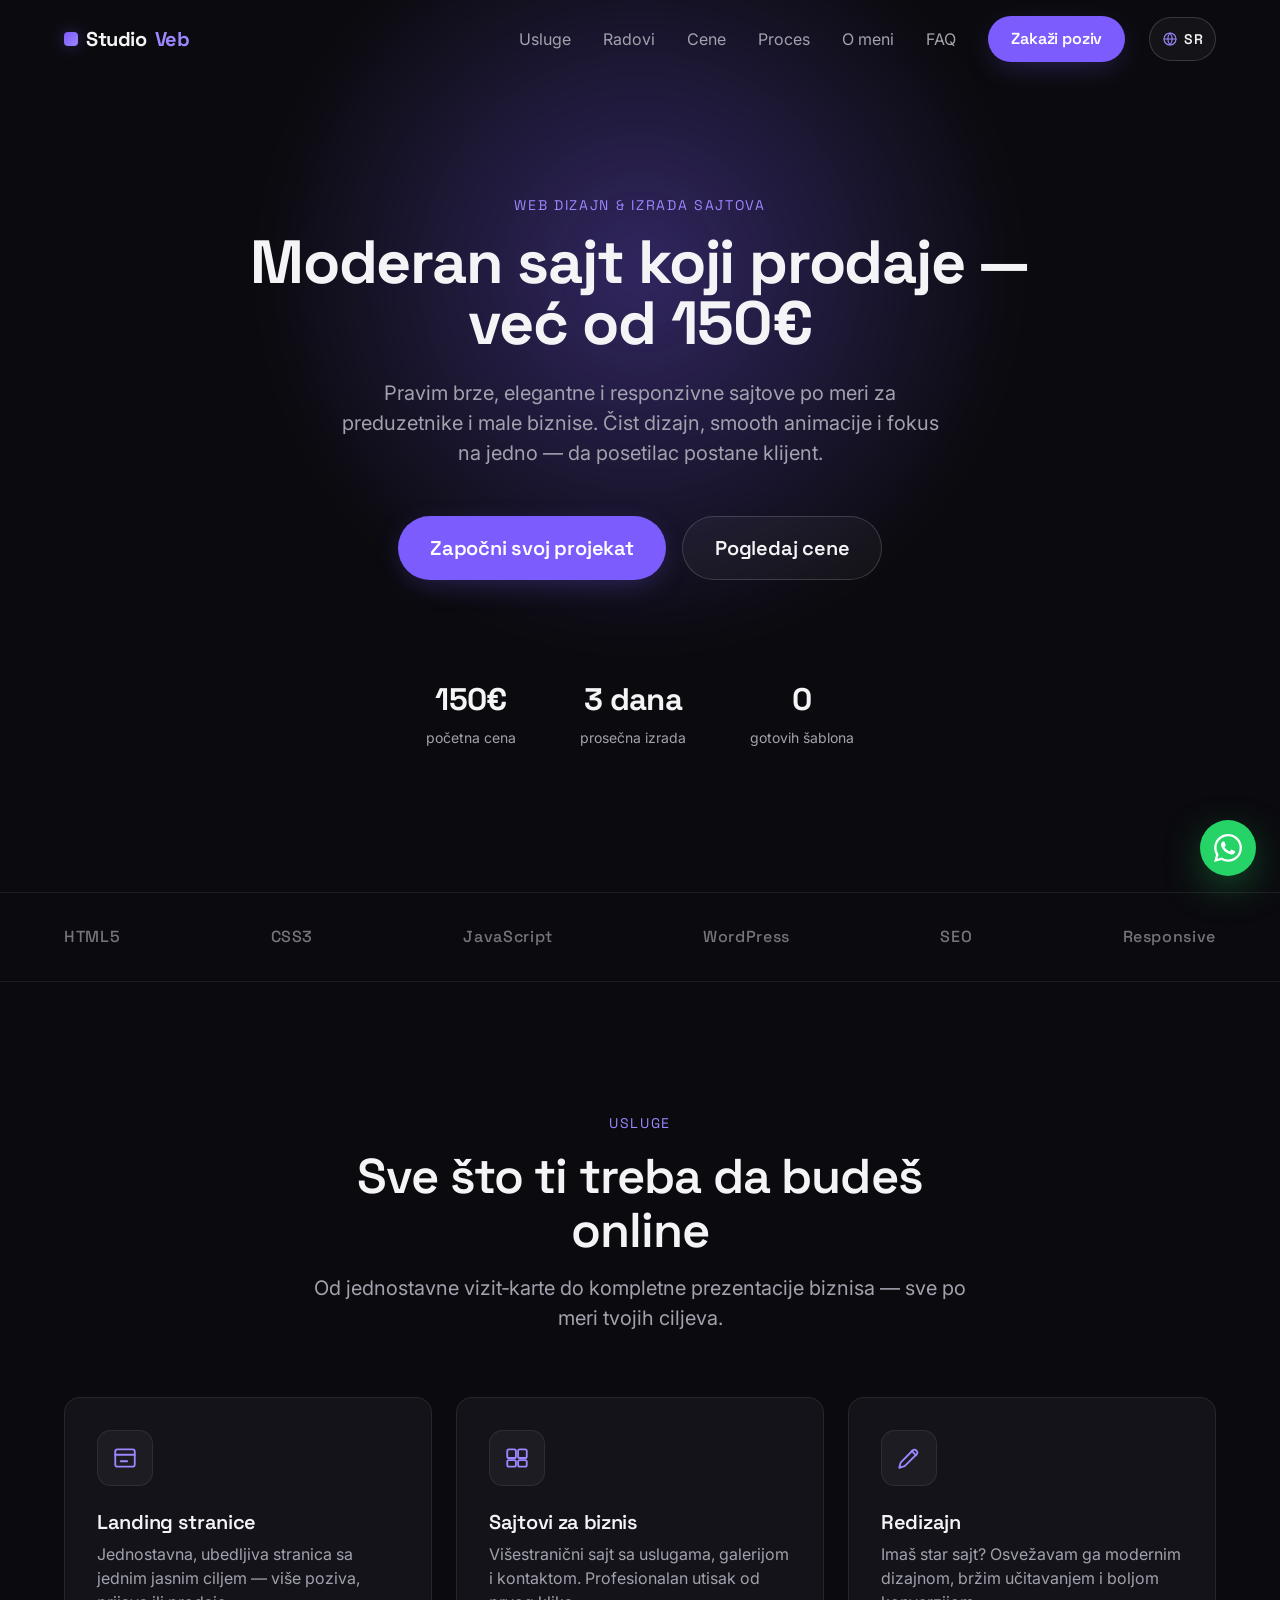
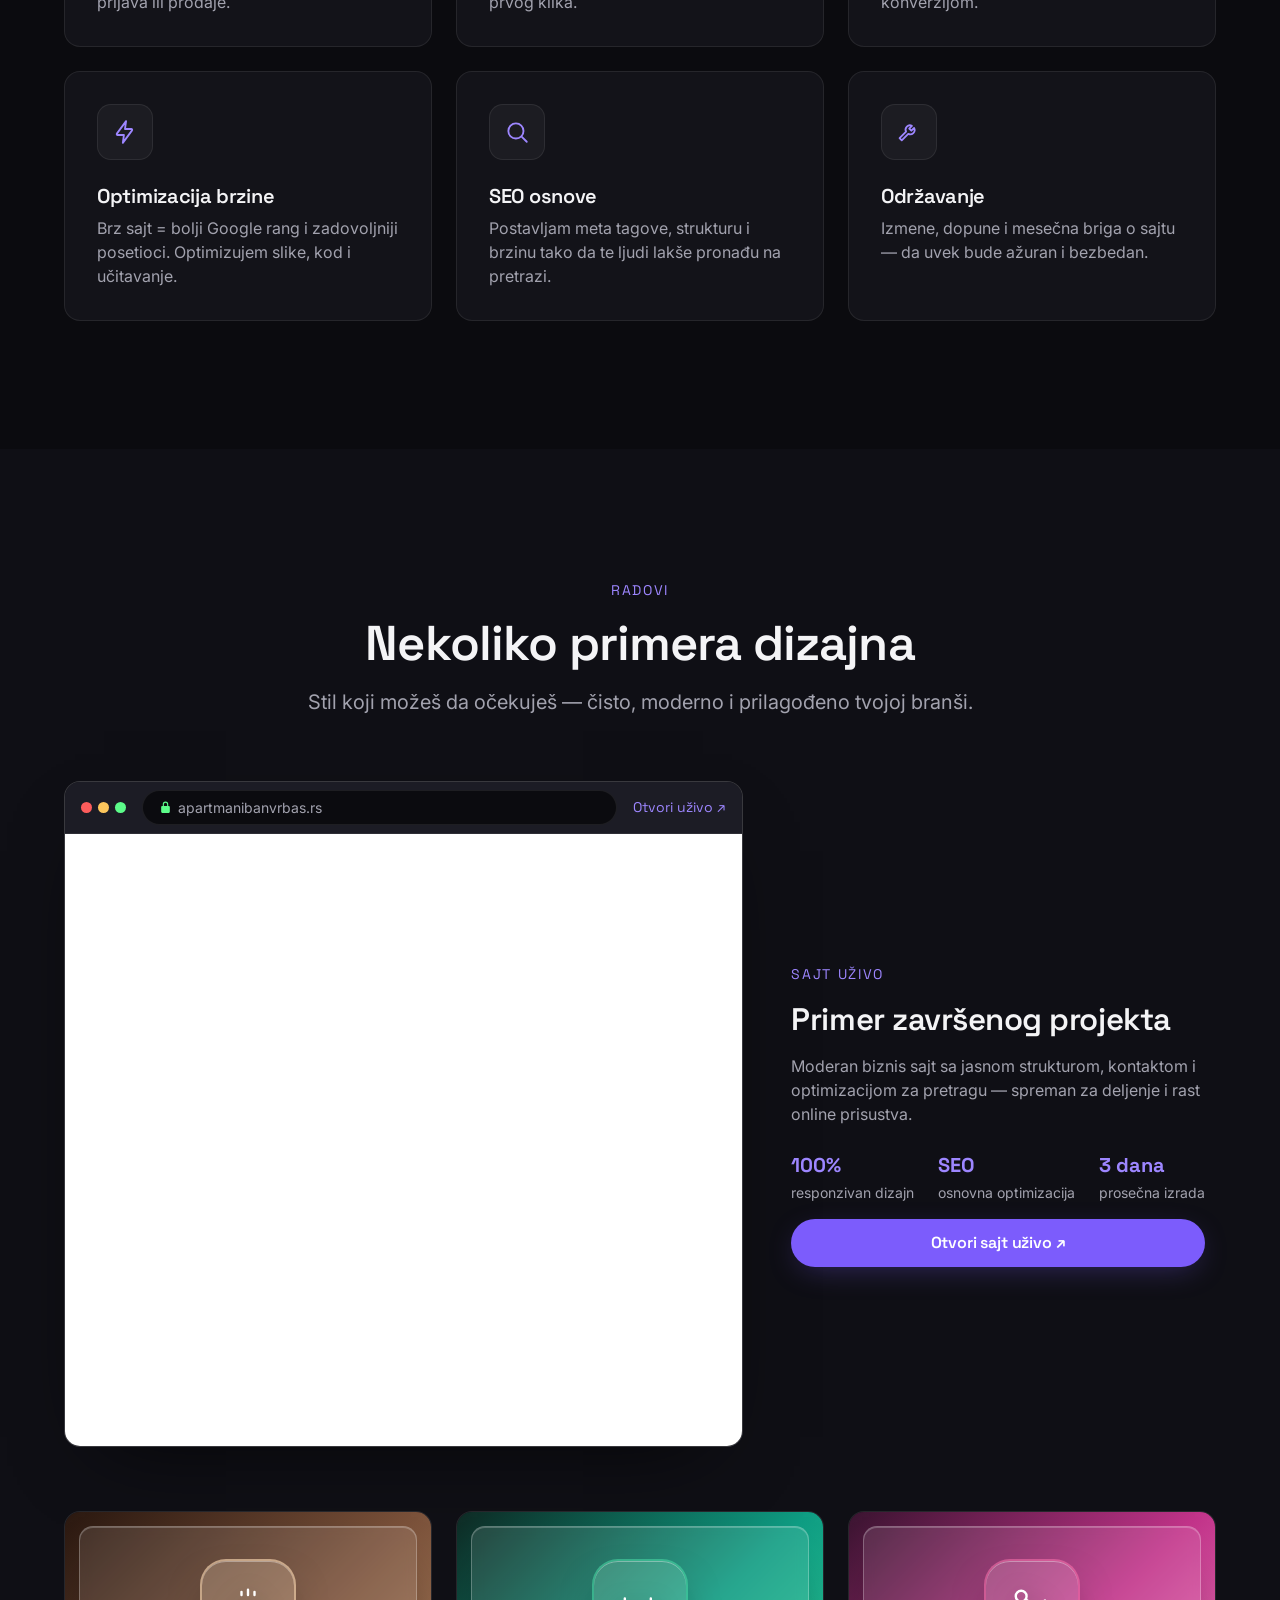
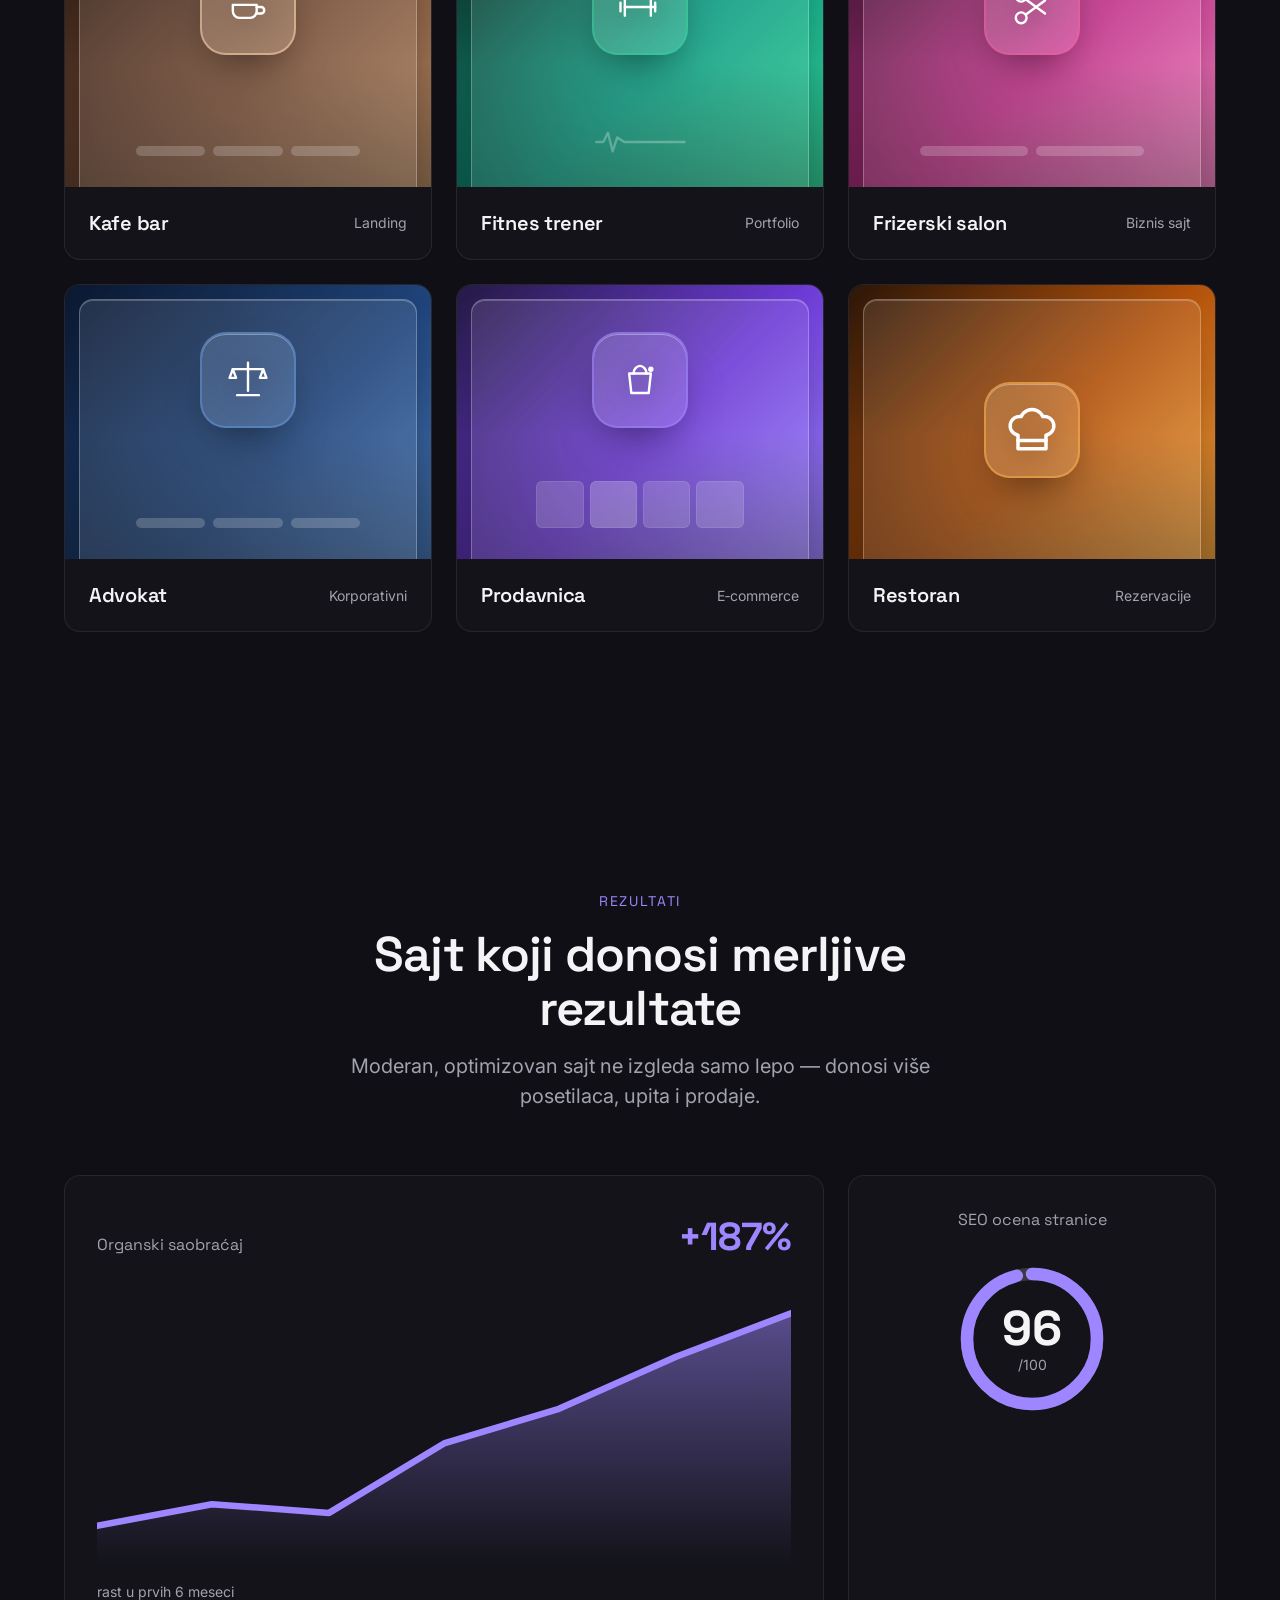
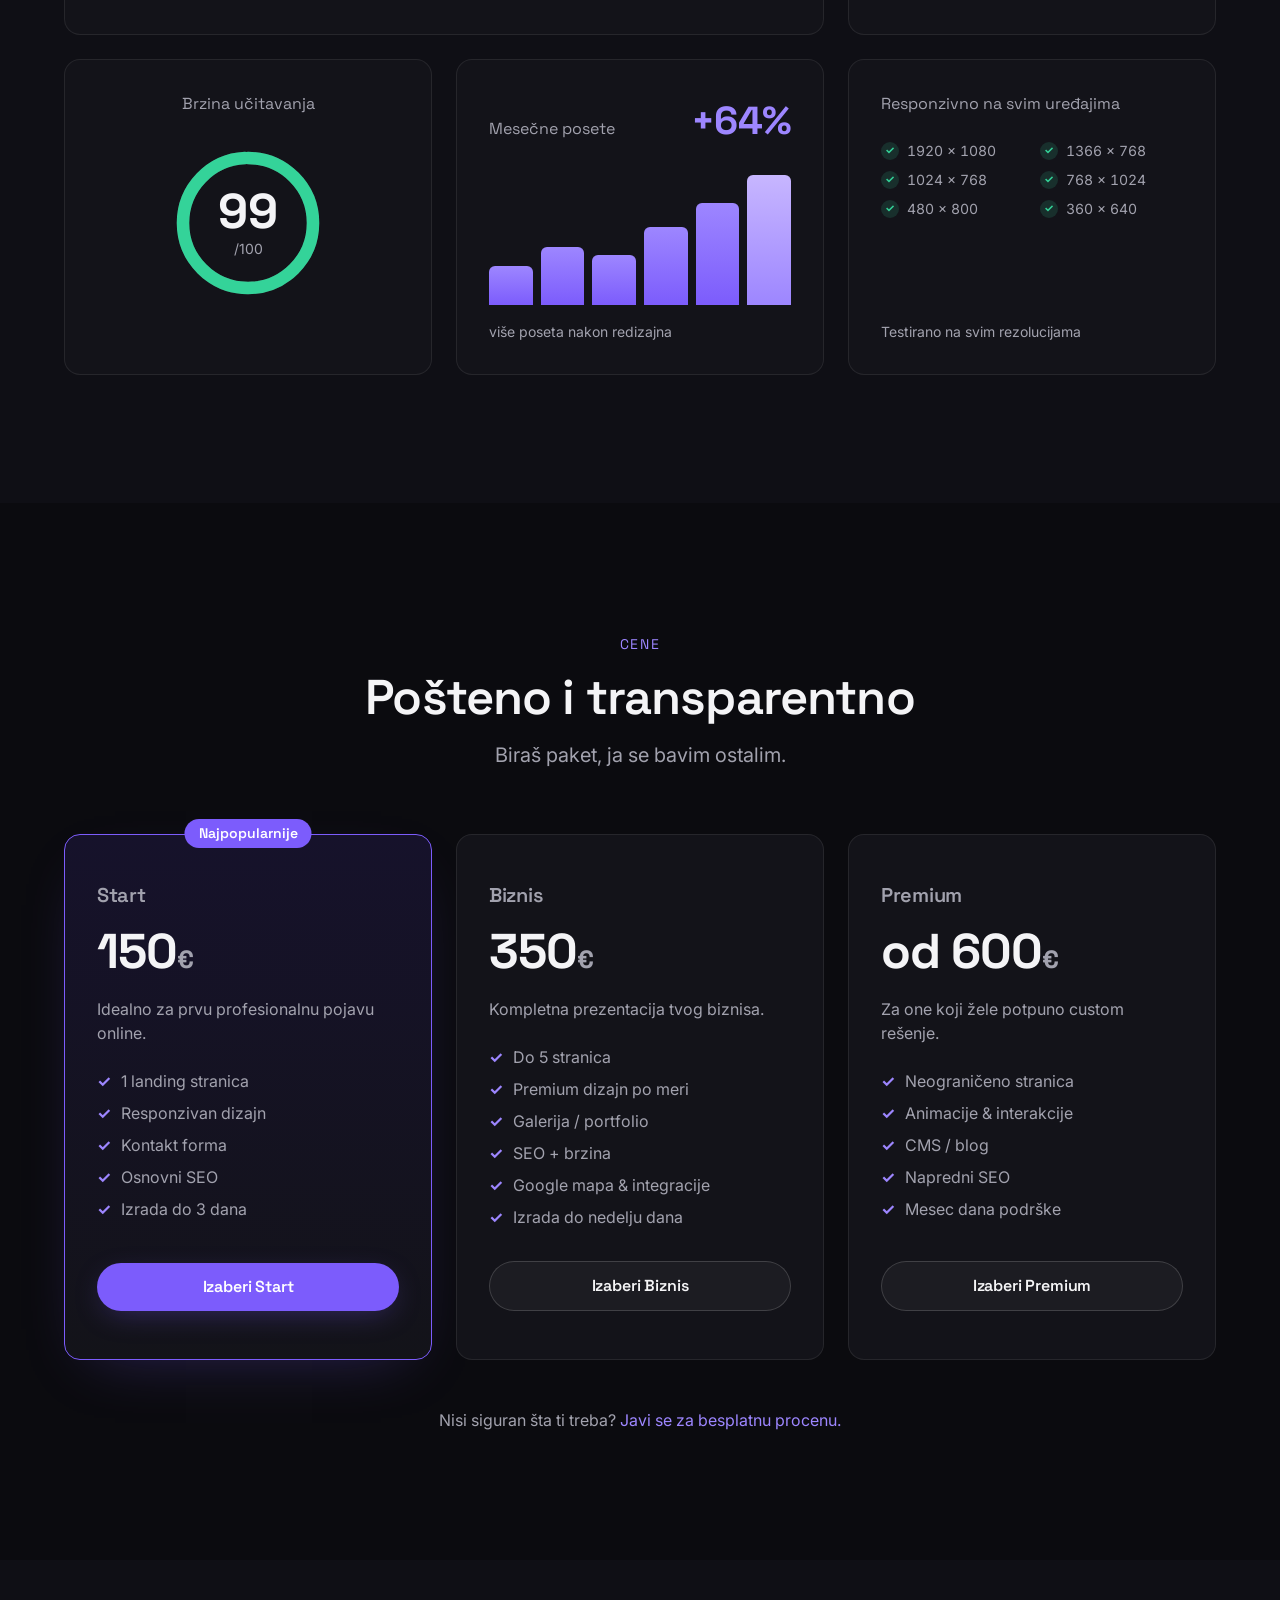
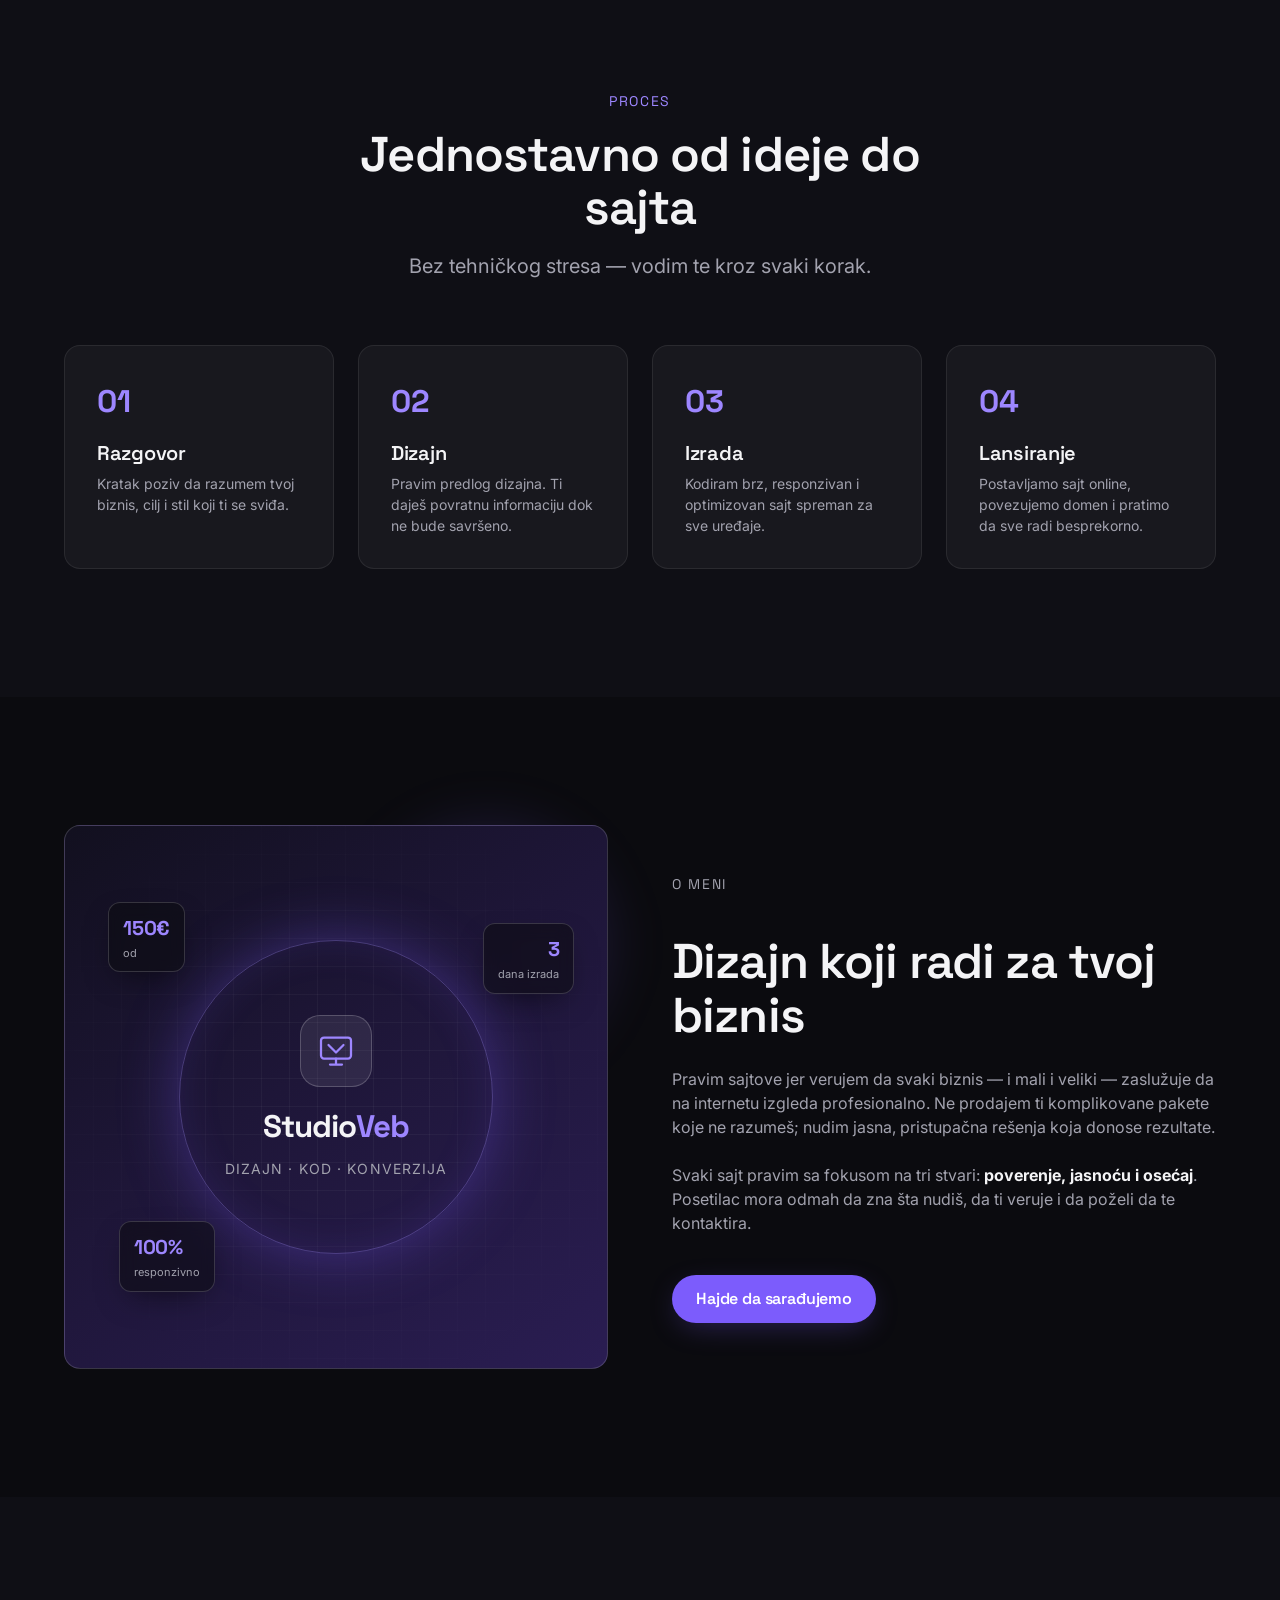
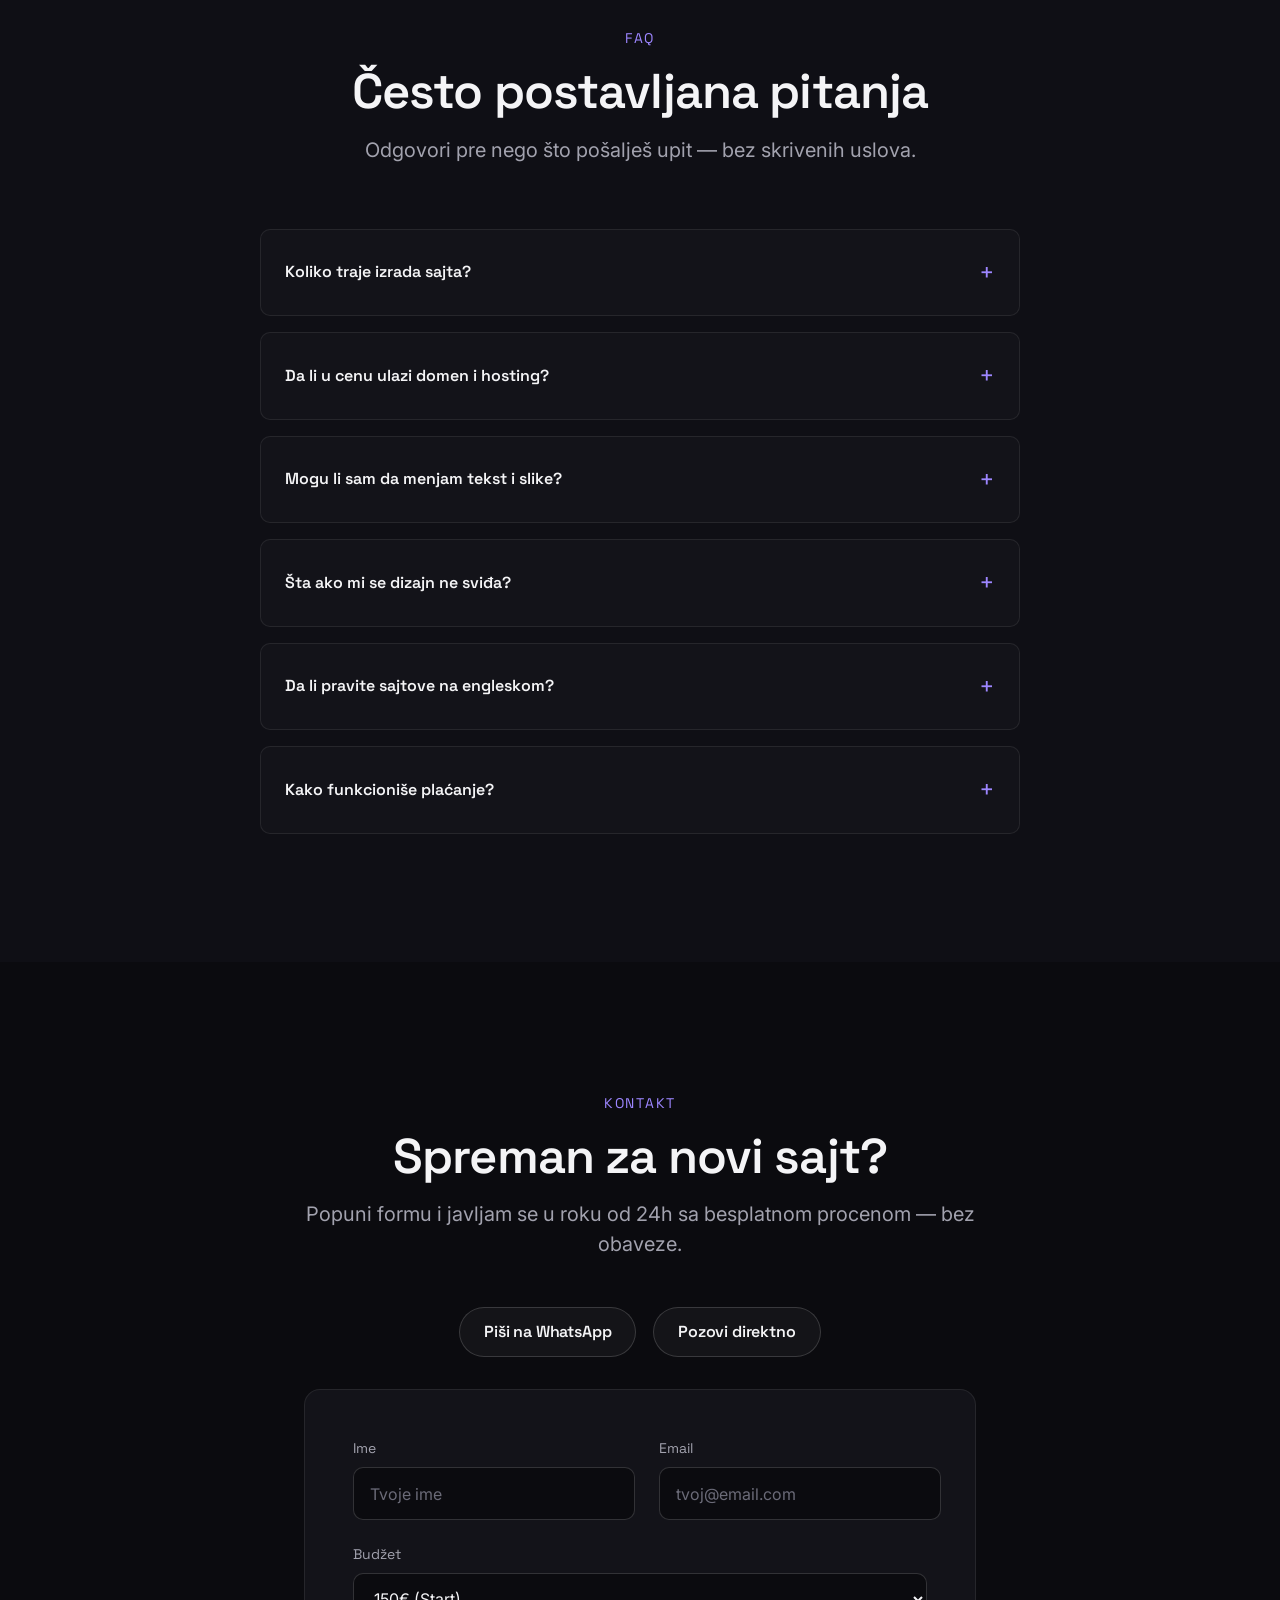
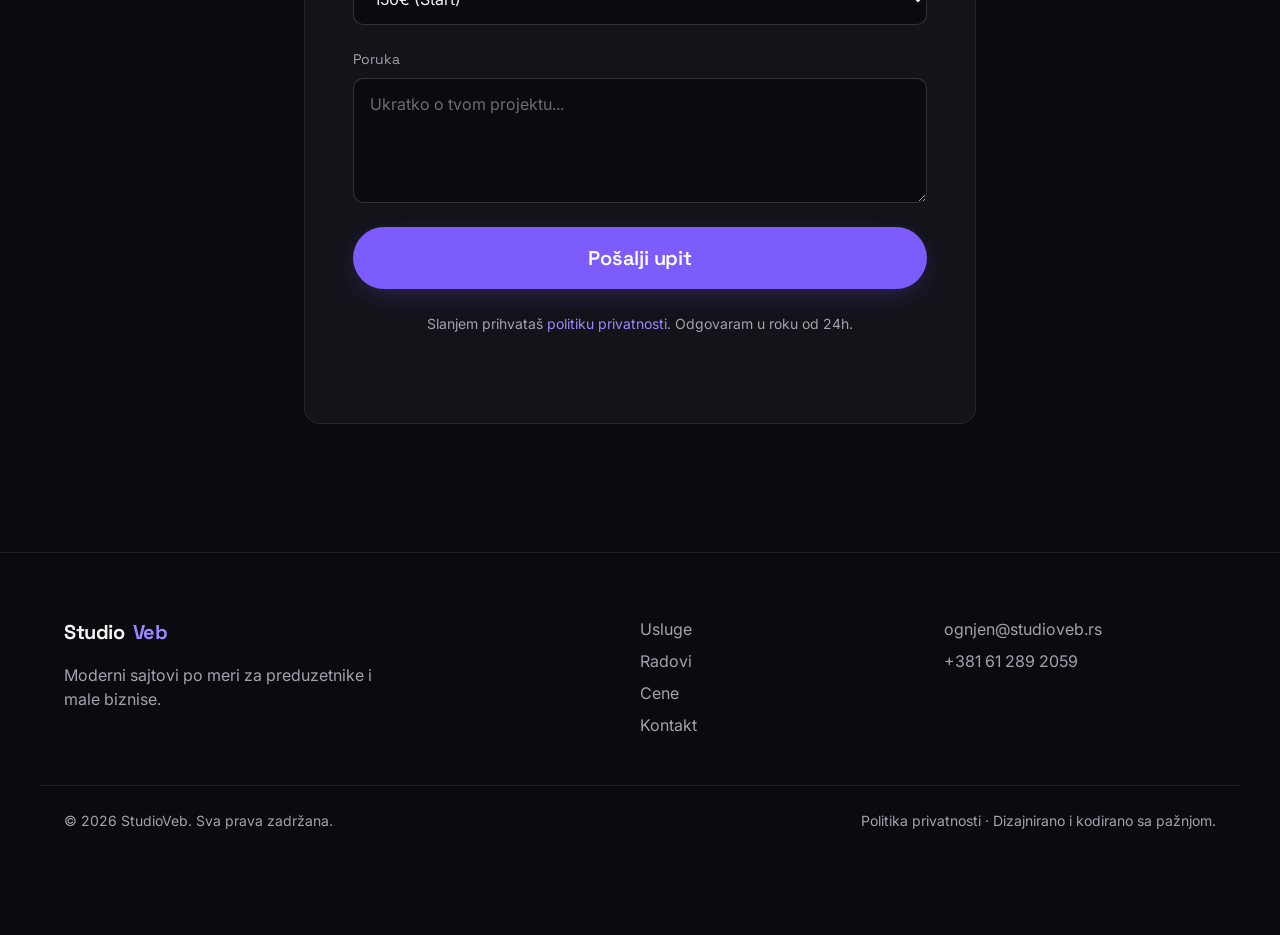
==== index.html @ 10474162 "Fix mobile nav drawer clipping and horizontal scroll wobble" ====
<!DOCTYPE html>
<html lang="sr">
<head>
  <meta charset="UTF-8" />
  <meta name="viewport" content="width=device-width, initial-scale=1.0, viewport-fit=cover" />

  <title>Sajt koji prodaje — od 150€ | Studio Veb</title>
  <meta name="description" id="metaDescription" content="Izrada modernih responzivnih sajtova za male biznise u Srbiji. Web dizajn, SEO i brzina uključeni. Transparentne cene od 150€. Besplatna procena u 24h." />
  <meta name="keywords" id="metaKeywords" content="izrada sajtova, web dizajn, sajt po meri, izrada web sajta, web dizajn Srbija, responzivni sajt, landing stranica, SEO, Studio Veb" />
  <meta name="author" content="Studio Veb" />
  <meta name="robots" content="index, follow, max-image-preview:large, max-snippet:-1, max-video-preview:-1" />
  <meta name="googlebot" content="index, follow, max-image-preview:large" />
  <meta name="theme-color" content="#0B0B0F" />
  <meta name="format-detection" content="telephone=yes" />
  <meta name="geo.region" content="RS" />
  <meta name="geo.country" content="Serbia" />
  <meta name="referrer" content="strict-origin-when-cross-origin" />

  <!-- Open Graph / deljenje linka -->
  <meta property="og:type" content="website" />
  <meta property="og:site_name" content="Studio Veb" />
  <meta property="og:title" id="ogTitle" content="Sajt koji prodaje — od 150€ | Studio Veb" />
  <meta property="og:description" id="ogDescription" content="Izrada modernih responzivnih sajtova za male biznise u Srbiji. Web dizajn, SEO i brzina uključeni. Transparentne cene od 150€." />
  <meta property="og:locale" content="sr_RS" />
  <meta property="og:locale:alternate" content="en_US" />
  <meta property="og:url" content="https://studioveb.rs/" />
  <meta property="og:image" content="https://studioveb.rs/assets/og-image.svg" />
  <meta property="og:image:type" content="image/svg+xml" />
  <meta property="og:image:width" content="1200" />
  <meta property="og:image:height" content="630" />
  <meta property="og:image:alt" content="Studio Veb — izrada modernih sajtova po meri od 150€" />
  <meta name="twitter:card" content="summary_large_image" />
  <meta name="twitter:title" id="twitterTitle" content="Sajt koji prodaje — od 150€ | Studio Veb" />
  <meta name="twitter:description" id="twitterDescription" content="Izrada modernih responzivnih sajtova za male biznise u Srbiji. Cene od 150€. Besplatna procena u 24h." />
  <meta name="twitter:image" content="https://studioveb.rs/assets/og-image.svg" />

  <link rel="canonical" href="https://studioveb.rs/" id="canonicalLink" />
  <link rel="alternate" hreflang="sr" href="https://studioveb.rs/" id="hreflangSr" />
  <link rel="alternate" hreflang="en" href="https://studioveb.rs/?lang=en" id="hreflangEn" />
  <link rel="alternate" hreflang="x-default" href="https://studioveb.rs/" id="hreflangDefault" />
  <link rel="icon" href="favicon.svg" type="image/svg+xml" />
  <link rel="apple-touch-icon" href="favicon.svg" />
  <link rel="manifest" href="manifest.webmanifest" />

  <!-- Fonts: preload + display=swap (samo potrebne težine) -->
  <link rel="preconnect" href="https://fonts.googleapis.com" />
  <link rel="preconnect" href="https://fonts.gstatic.com" crossorigin />
  <link rel="preload" href="https://fonts.googleapis.com/css2?family=Inter:wght@400;600&family=Space+Grotesk:wght@600;700&display=swap" as="style" />
  <link href="https://fonts.googleapis.com/css2?family=Inter:wght@400;600&family=Space+Grotesk:wght@600;700&display=swap" rel="stylesheet" />

  <link rel="stylesheet" href="styles.css" />
  <script type="application/ld+json" id="schemaGraph">
  {
    "@context": "https://schema.org",
    "@graph": [
      {
        "@type": "WebSite",
        "@id": "https://studioveb.rs/#website",
        "url": "https://studioveb.rs/",
        "name": "Studio Veb",
        "description": "Izrada modernih sajtova po meri — web dizajn, SEO i brzina za male biznise u Srbiji.",
        "inLanguage": ["sr-RS", "en-US"],
        "publisher": { "@id": "https://studioveb.rs/#business" }
      },
      {
        "@type": "WebPage",
        "@id": "https://studioveb.rs/#webpage",
        "url": "https://studioveb.rs/",
        "name": "Sajt koji prodaje — od 150€ | Studio Veb",
        "description": "Izrada modernih responzivnih sajtova za male biznise u Srbiji. Transparentne cene od 150€.",
        "isPartOf": { "@id": "https://studioveb.rs/#website" },
        "about": { "@id": "https://studioveb.rs/#business" },
        "inLanguage": "sr-RS",
        "primaryImageOfPage": {
          "@type": "ImageObject",
          "url": "https://studioveb.rs/assets/og-image.svg",
          "width": 1200,
          "height": 630
        }
      },
      {
        "@type": "ProfessionalService",
        "@id": "https://studioveb.rs/#business",
        "name": "Studio Veb",
        "alternateName": "StudioVeb",
        "description": "Izrada modernih, brzih i responzivnih sajtova po meri za male biznise i preduzetnike u Srbiji.",
        "url": "https://studioveb.rs/",
        "image": "https://studioveb.rs/assets/og-image.svg",
        "logo": "https://studioveb.rs/favicon.svg",
        "email": "ognjen@studioveb.rs",
        "telephone": "+381612892059",
        "priceRange": "€€",
        "currenciesAccepted": "EUR",
        "serviceType": ["Web design", "Website development", "SEO"],
        "areaServed": { "@type": "Country", "name": "Serbia" },
        "address": {
          "@type": "PostalAddress",
          "addressCountry": "RS"
        },
        "contactPoint": {
          "@type": "ContactPoint",
          "contactType": "customer service",
          "email": "ognjen@studioveb.rs",
          "telephone": "+381612892059",
          "availableLanguage": ["Serbian", "English"],
          "areaServed": "RS"
        },
        "sameAs": [],
        "knowsAbout": ["Web design", "Web development", "SEO", "Responsive design", "Landing pages"],
        "hasOfferCatalog": {
          "@type": "OfferCatalog",
          "name": "Paketi izrade sajtova",
          "itemListElement": [
            {
              "@type": "Offer",
              "name": "Start",
              "description": "Jednostrana prezentacija, responzivno, kontakt forma, osnovni SEO",
              "price": "150",
              "priceCurrency": "EUR",
              "availability": "https://schema.org/InStock"
            },
            {
              "@type": "Offer",
              "name": "Biznis",
              "description": "Do 5 stranica, SEO i optimizacija brzine, Google mapa",
              "price": "350",
              "priceCurrency": "EUR",
              "availability": "https://schema.org/InStock"
            },
            {
              "@type": "Offer",
              "name": "Premium",
              "description": "CMS, napredni SEO, višejezičnost, prioritetna podrška",
              "price": "600",
              "priceCurrency": "EUR",
              "availability": "https://schema.org/InStock"
            }
          ]
        }
      },
      {
        "@type": "FAQPage",
        "@id": "https://studioveb.rs/#faq",
        "mainEntity": [
          {
            "@type": "Question",
            "name": "Koliko traje izrada sajta?",
            "acceptedAnswer": {
              "@type": "Answer",
              "text": "Start paket: izrada do 3 dana. Biznis sajt: do nedelju dana, u zavisnosti od broja stranica i materijala koje pošalješ."
            }
          },
          {
            "@type": "Question",
            "name": "Da li u cenu ulazi domen i hosting?",
            "acceptedAnswer": {
              "@type": "Answer",
              "text": "Cena je za dizajn i izradu. Domen i hosting su posebno (oko 15–30€ godišnje), ali mogu da pomognem oko izbora i postavljanja."
            }
          },
          {
            "@type": "Question",
            "name": "Mogu li sam da menjam tekst i slike?",
            "acceptedAnswer": {
              "@type": "Answer",
              "text": "Da — u Premium paketu mogu uključiti CMS (WordPress ili slično). Za manje sajtove radim izmene po dogovoru ili kratko uputstvo."
            }
          },
          {
            "@type": "Question",
            "name": "Šta ako mi se dizajn ne sviđa?",
            "acceptedAnswer": {
              "@type": "Answer",
              "text": "Radimo iteracije dok ne budeš zadovoljan u okviru dogovorenog broja revizija. Cilj je da sajt bude tvoj, ne generički šablon."
            }
          },
          {
            "@type": "Question",
            "name": "Da li pravite sajtove na engleskom?",
            "acceptedAnswer": {
              "@type": "Answer",
              "text": "Da. Ovaj sajt ima SR/EN prekidač — isto mogu uraditi i za tvoj biznis ako ciljaš strane goste ili izvoz."
            }
          },
          {
            "@type": "Question",
            "name": "Kako funkcioniše plaćanje?",
            "acceptedAnswer": {
              "@type": "Answer",
              "text": "Obično 50% avans pre početka, 50% po završetku i predaji sajta. Za veće projekte dogovaramo rate po fazama."
            }
          }
        ]
      }
    ]
  }
  </script>
</head>
<body>
  <!-- Skip link za pristupačnost -->
  <a class="skip-link" href="#hero" data-i18n="skip">Preskoči na sadržaj</a>

  <!-- ============ NAVIGACIJA ============ -->
  <header class="nav" id="nav">
    <div class="container nav__inner">
      <a href="#hero" class="nav__logo" aria-label="Studio Veb početna">
        <span class="nav__logo-mark"></span>
        Studio<span class="accent">Veb</span>
      </a>

      <nav class="nav__links" id="navLinks" aria-label="Glavna navigacija">
        <a href="#services" data-i18n="nav.services">Usluge</a>
        <a href="#work" data-i18n="nav.work">Radovi</a>
        <a href="#pricing" data-i18n="nav.pricing">Cene</a>
        <a href="#process" data-i18n="nav.process">Proces</a>
        <a href="#about" data-i18n="nav.about">O meni</a>
        <a href="#faq" data-i18n="nav.faq">FAQ</a>
        <a href="#contact" class="btn btn--accent nav__cta" data-i18n="nav.cta">Zakaži poziv</a>
      </nav>

      <button class="nav__lang" id="langToggle" type="button" aria-label="Promeni jezik / Change language">
        <svg viewBox="0 0 24 24" fill="none" stroke="currentColor" stroke-width="1.7" stroke-linecap="round" stroke-linejoin="round" aria-hidden="true"><circle cx="12" cy="12" r="9"/><path d="M3 12h18"/><path d="M12 3a14 14 0 0 1 0 18 14 14 0 0 1 0-18Z"/></svg>
        <span id="langLabel">SR</span>
      </button>

      <button class="nav__toggle" id="navToggle" type="button" aria-label="Otvori meni" aria-expanded="false" aria-controls="navLinks">
        <span></span><span></span><span></span>
      </button>
    </div>
    <button type="button" class="nav__backdrop" id="navBackdrop" hidden tabindex="-1" aria-label="Zatvori meni"></button>
  </header>

  <main>
    <!-- ============ HERO ============ -->
    <section class="hero" id="hero">
      <div class="hero__glow" aria-hidden="true"></div>
      <div class="container hero__inner">
        <p class="eyebrow reveal" data-i18n="hero.eyebrow">Web dizajn &amp; izrada sajtova</p>
        <h1 class="hero__title reveal" data-i18n-html="hero.title">
          Moderan sajt koji <span class="accent">prodaje</span> — već od 150€
        </h1>
        <p class="hero__lead reveal" data-i18n="hero.lead">
          Pravim brze, elegantne i responzivne sajtove po meri za preduzetnike i male
          biznise. Čist dizajn, smooth animacije i fokus na jedno — da posetilac postane klijent.
        </p>
        <div class="hero__actions reveal">
          <a href="#contact" class="btn btn--accent btn--lg" data-i18n="hero.cta1">Započni svoj projekat</a>
          <a href="#pricing" class="btn btn--ghost btn--lg" data-i18n="hero.cta2">Pogledaj cene</a>
        </div>

        <ul class="hero__stats reveal" aria-label="Ključni brojevi">
          <li><strong>150€</strong><span data-i18n="hero.stat1">početna cena</span></li>
          <li><strong data-i18n="hero.stat2num">3 dana</strong><span data-i18n="hero.stat2">prosečna izrada</span></li>
          <li><strong data-i18n="hero.stat3num">0</strong><span data-i18n="hero.stat3">gotovih šablona</span></li>
        </ul>
      </div>
    </section>

    <!-- ============ LOGO / TRUST TRAKA ============ -->
    <section class="trust" aria-label="Tehnologije">
      <div class="container trust__inner reveal">
        <span>HTML5</span><span>CSS3</span><span>JavaScript</span><span>WordPress</span><span>SEO</span><span data-i18n="trust.responsive">Responsive</span>
      </div>
    </section>

    <!-- ============ USLUGE ============ -->
    <section class="section" id="services">
      <div class="container">
        <header class="section__head reveal">
          <p class="eyebrow" data-i18n="services.eyebrow">Usluge</p>
          <h2 data-i18n="services.title">Sve što ti treba da budeš online</h2>
          <p class="section__sub" data-i18n="services.sub">Od jednostavne vizit‑karte do kompletne prezentacije biznisa — sve po meri tvojih ciljeva.</p>
        </header>

        <div class="grid grid--3 services">
          <article class="card reveal">
            <div class="card__icon" aria-hidden="true">
              <svg viewBox="0 0 24 24" fill="none" stroke="currentColor" stroke-width="1.7" stroke-linecap="round" stroke-linejoin="round"><rect x="3" y="4" width="18" height="16" rx="2"/><path d="M3 9h18"/><path d="M8 15h6"/></svg>
            </div>
            <h3 data-i18n="services.s1.title">Landing stranice</h3>
            <p data-i18n="services.s1.desc">Jednostavna, ubedljiva stranica sa jednim jasnim ciljem — više poziva, prijava ili prodaje.</p>
          </article>
          <article class="card reveal">
            <div class="card__icon" aria-hidden="true">
              <svg viewBox="0 0 24 24" fill="none" stroke="currentColor" stroke-width="1.7" stroke-linecap="round" stroke-linejoin="round"><rect x="3" y="4" width="8" height="8" rx="1.5"/><rect x="13" y="4" width="8" height="8" rx="1.5"/><rect x="3" y="14" width="8" height="6" rx="1.5"/><rect x="13" y="14" width="8" height="6" rx="1.5"/></svg>
            </div>
            <h3 data-i18n="services.s2.title">Sajtovi za biznis</h3>
            <p data-i18n="services.s2.desc">Višestranični sajt sa uslugama, galerijom i kontaktom. Profesionalan utisak od prvog klika.</p>
          </article>
          <article class="card reveal">
            <div class="card__icon" aria-hidden="true">
              <svg viewBox="0 0 24 24" fill="none" stroke="currentColor" stroke-width="1.7" stroke-linecap="round" stroke-linejoin="round"><path d="m14.5 5.5 4 4"/><path d="M3 21l1.2-4.3a2 2 0 0 1 .52-.9L15.6 4.83a2 2 0 0 1 2.83 0l.74.74a2 2 0 0 1 0 2.83L8.2 19.28a2 2 0 0 1-.9.52L3 21Z"/></svg>
            </div>
            <h3 data-i18n="services.s3.title">Redizajn</h3>
            <p data-i18n="services.s3.desc">Imaš star sajt? Osvežavam ga modernim dizajnom, bržim učitavanjem i boljom konverzijom.</p>
          </article>
          <article class="card reveal">
            <div class="card__icon" aria-hidden="true">
              <svg viewBox="0 0 24 24" fill="none" stroke="currentColor" stroke-width="1.7" stroke-linecap="round" stroke-linejoin="round"><path d="M13 2 4.5 13.5a.8.8 0 0 0 .65 1.27H11l-1 7.23 8.5-11.5a.8.8 0 0 0-.65-1.27H12l1-7.26Z"/></svg>
            </div>
            <h3 data-i18n="services.s4.title">Optimizacija brzine</h3>
            <p data-i18n="services.s4.desc">Brz sajt = bolji Google rang i zadovoljniji posetioci. Optimizujem slike, kod i učitavanje.</p>
          </article>
          <article class="card reveal">
            <div class="card__icon" aria-hidden="true">
              <svg viewBox="0 0 24 24" fill="none" stroke="currentColor" stroke-width="1.7" stroke-linecap="round" stroke-linejoin="round"><circle cx="11" cy="11" r="7"/><path d="m21 21-4.3-4.3"/></svg>
            </div>
            <h3 data-i18n="services.s5.title">SEO osnove</h3>
            <p data-i18n="services.s5.desc">Postavljam meta tagove, strukturu i brzinu tako da te ljudi lakše pronađu na pretrazi.</p>
          </article>
          <article class="card reveal">
            <div class="card__icon" aria-hidden="true">
              <svg viewBox="0 0 24 24" fill="none" stroke="currentColor" stroke-width="1.7" stroke-linecap="round" stroke-linejoin="round"><path d="M14.7 6.3a4 4 0 0 0-5.4 5.4l-6 6 2 2 6-6a4 4 0 0 0 5.4-5.4l-2.5 2.5-2-2 2.5-2.5Z"/></svg>
            </div>
            <h3 data-i18n="services.s6.title">Održavanje</h3>
            <p data-i18n="services.s6.desc">Izmene, dopune i mesečna briga o sajtu — da uvek bude ažuran i bezbedan.</p>
          </article>
        </div>
      </div>
    </section>

    <!-- ============ RADOVI / PORTFOLIO ============ -->
    <section class="section section--alt" id="work">
      <div class="container">
        <header class="section__head reveal">
          <p class="eyebrow" data-i18n="work.eyebrow">Radovi</p>
          <h2 data-i18n="work.title">Nekoliko primera dizajna</h2>
          <p class="section__sub" data-i18n="work.sub">Stil koji možeš da očekuješ — čisto, moderno i prilagođeno tvojoj branši.</p>
        </header>

        <!-- ===== LIVE PRIKAZ (dokaz rada): sajt u sajtu ===== -->
        <figure class="showcase reveal">
          <div class="browser" id="browser">
            <div class="browser__bar">
              <span class="browser__dots" aria-hidden="true">
                <i></i><i></i><i></i>
              </span>
              <span class="browser__url">
                <svg width="13" height="13" viewBox="0 0 24 24" fill="none" aria-hidden="true"><path d="M12 1a5 5 0 0 0-5 5v3H6a2 2 0 0 0-2 2v9a2 2 0 0 0 2 2h12a2 2 0 0 0 2-2v-9a2 2 0 0 0-2-2h-1V6a5 5 0 0 0-5-5Zm3 8H9V6a3 3 0 0 1 6 0v3Z" fill="currentColor"/></svg>
                apartmanibanvrbas.rs
              </span>
              <a class="browser__open" href="https://apartmanibanvrbas.rs" target="_blank" rel="noopener noreferrer" data-i18n="work.open">Otvori uživo ↗</a>
            </div>
            <div class="browser__viewport" id="browserViewport">
              <div class="browser__loader" id="browserLoader" aria-hidden="true">
                <span class="spinner"></span> <span data-i18n="work.loading">Učitavam sajt…</span>
              </div>
              <div class="browser__fallback" id="browserFallback" hidden>
                <div class="browser__fallback-inner">
                  <p class="browser__fallback-title" data-i18n="work.fallbackTitle">Apartmani Ban — Vrbas</p>
                  <p class="browser__fallback-text" data-i18n="work.fallbackText">Na mobilnom prikazujemo link umesto teškog preview-a — brže učitavanje.</p>
                  <a href="https://apartmanibanvrbas.rs" target="_blank" rel="noopener noreferrer" class="btn btn--accent" data-i18n="work.openBtn">Otvori sajt uživo ↗</a>
                </div>
              </div>
              <div class="browser__sizer" id="browserSizer">
                <iframe
                  class="browser__frame"
                  id="browserFrame"
                  title="Live prikaz sajta apartmanibanvrbas.rs"
                  data-src="https://apartmanibanvrbas.rs"
                  loading="lazy"
                  referrerpolicy="no-referrer"
                  sandbox="allow-scripts allow-same-origin"></iframe>
              </div>
            </div>
          </div>

          <figcaption class="showcase__info">
            <p class="eyebrow" data-i18n="work.live">Sajt uživo</p>
            <h3 data-i18n="work.projectTitle">Primer završenog projekta</h3>
            <p class="showcase__desc" data-i18n="work.desc">Moderan biznis sajt sa jasnom strukturom, kontaktom i optimizacijom za pretragu — spreman za deljenje i rast online prisustva.</p>
            <div class="showcase__cta">
              <ul class="case__metrics" aria-label="Karakteristike projekta">
                <li><strong>100%</strong><span data-i18n="case.m1">responzivan dizajn</span></li>
                <li><strong>SEO</strong><span data-i18n="case.m2">osnovna optimizacija</span></li>
                <li><strong>3 dana</strong><span data-i18n="case.m3">prosečna izrada</span></li>
              </ul>
              <a href="https://apartmanibanvrbas.rs" target="_blank" rel="noopener noreferrer" class="btn btn--accent btn--block" data-i18n="work.openBtn">Otvori sajt uživo ↗</a>
            </div>
          </figcaption>
        </figure>

        <div class="grid grid--3 work">
          <a class="work__item reveal" href="#contact" aria-label="Primer rada: Kafe bar">
            <div class="work__thumb work__thumb--1">
              <div class="mock mock--cafe">
                <div class="mock__emblem" aria-hidden="true">
                  <svg viewBox="0 0 48 48" fill="none" stroke="currentColor" stroke-width="2.2" stroke-linecap="round" stroke-linejoin="round">
                    <path d="M10 22h22v6a6 6 0 0 1-6 6H16a6 6 0 0 1-6-6v-6Z"/>
                    <path d="M32 24h4a3 3 0 0 1 0 6h-4"/>
                    <path d="M18 10v3M24 8v5M30 10v3"/>
                  </svg>
                </div>
                <div class="mock__hint" aria-hidden="true"><span></span><span></span><span></span></div>
              </div>
            </div>
            <div class="work__meta"><h3 data-i18n="work.i1.title">Kafe bar</h3><span data-i18n="work.i1.tag">Landing</span></div>
          </a>

          <a class="work__item reveal" href="#contact" aria-label="Primer rada: Fitnes trener">
            <div class="work__thumb work__thumb--2">
              <div class="mock mock--fitness">
                <div class="mock__emblem" aria-hidden="true">
                  <svg viewBox="0 0 48 48" fill="none" stroke="currentColor" stroke-width="2.2" stroke-linecap="round" stroke-linejoin="round">
                    <path d="M6 20v8M10 16v16M34 16v16M38 20v8"/>
                    <path d="M10 24h28"/>
                  </svg>
                </div>
                <div class="mock__hint mock__hint--pulse" aria-hidden="true"></div>
              </div>
            </div>
            <div class="work__meta"><h3 data-i18n="work.i2.title">Fitnes trener</h3><span data-i18n="work.i2.tag">Portfolio</span></div>
          </a>

          <a class="work__item reveal" href="#contact" aria-label="Primer rada: Frizerski salon">
            <div class="work__thumb work__thumb--3">
              <div class="mock mock--salon">
                <div class="mock__emblem" aria-hidden="true">
                  <svg viewBox="0 0 48 48" fill="none" stroke="currentColor" stroke-width="2.2" stroke-linecap="round" stroke-linejoin="round">
                    <circle cx="14" cy="14" r="5"/>
                    <circle cx="14" cy="34" r="5"/>
                    <path d="M19 17.5 36 30M19 30.5 36 18"/>
                  </svg>
                </div>
                <div class="mock__hint" aria-hidden="true"><span></span><span></span></div>
              </div>
            </div>
            <div class="work__meta"><h3 data-i18n="work.i3.title">Frizerski salon</h3><span data-i18n="work.i3.tag">Biznis sajt</span></div>
          </a>

          <a class="work__item reveal" href="#contact" aria-label="Primer rada: Advokatska kancelarija">
            <div class="work__thumb work__thumb--4">
              <div class="mock mock--legal">
                <div class="mock__emblem" aria-hidden="true">
                  <svg viewBox="0 0 48 48" fill="none" stroke="currentColor" stroke-width="2.2" stroke-linecap="round" stroke-linejoin="round">
                    <path d="M24 8v26"/>
                    <path d="M14 38h20"/>
                    <path d="M10 14h28"/>
                    <path d="M10 14 7 22h6l-3-8M38 14l3 8h-6l3-8"/>
                  </svg>
                </div>
                <div class="mock__hint" aria-hidden="true"><span></span><span></span><span></span></div>
              </div>
            </div>
            <div class="work__meta"><h3 data-i18n="work.i4.title">Advokat</h3><span data-i18n="work.i4.tag">Korporativni</span></div>
          </a>

          <a class="work__item reveal" href="#contact" aria-label="Primer rada: Online prodavnica">
            <div class="work__thumb work__thumb--5">
              <div class="mock mock--shop">
                <div class="mock__emblem" aria-hidden="true">
                  <svg viewBox="0 0 48 48" fill="none" stroke="currentColor" stroke-width="2.2" stroke-linecap="round" stroke-linejoin="round">
                    <path d="M14 18h20l-2 18H16l-2-18Z"/>
                    <path d="M18 18c0-4 3-7 6-7s6 3 6 7"/>
                    <circle cx="34" cy="14" r="2.5" fill="currentColor" stroke="none"/>
                  </svg>
                </div>
                <div class="mock__hint mock__hint--grid" aria-hidden="true"><i></i><i></i><i></i><i></i></div>
              </div>
            </div>
            <div class="work__meta"><h3 data-i18n="work.i5.title">Prodavnica</h3><span data-i18n="work.i5.tag">E‑commerce</span></div>
          </a>

          <a class="work__item reveal" href="#contact" aria-label="Primer rada: Restoran">
            <div class="work__thumb work__thumb--6">
              <div class="mock mock--restaurant">
                <div class="mock__emblem" aria-hidden="true">
                  <svg viewBox="0 0 48 48" fill="none" stroke="currentColor" stroke-width="2.8" stroke-linecap="round" stroke-linejoin="round" aria-hidden="true">
                    <path d="M12 28.5A8 8 0 0 1 14.8 12.5a10 10 0 0 1 2.2-3.2 10 10 0 0 1 14 0 10 10 0 0 1 2.2 3.2A8 8 0 0 1 36 28.5V40H12V28.5Z"/>
                    <path d="M12 33h24"/>
                  </svg>
                </div>
              </div>
            </div>
            <div class="work__meta"><h3 data-i18n="work.i6.title">Restoran</h3><span data-i18n="work.i6.tag">Rezervacije</span></div>
          </a>
        </div>
      </div>
    </section>

    <!-- ============ REZULTATI / BENEFITI ============ -->
    <section class="section section--alt" id="results">
      <div class="container">
        <header class="section__head reveal">
          <p class="eyebrow" data-i18n="results.eyebrow">Rezultati</p>
          <h2 data-i18n="results.title">Sajt koji donosi merljive rezultate</h2>
          <p class="section__sub" data-i18n="results.sub">Moderan, optimizovan sajt ne izgleda samo lepo — donosi više posetilaca, upita i prodaje.</p>
        </header>

        <div class="results" id="resultsGrid">
          <!-- Rast organskog saobraćaja (linijski grafikon) -->
          <article class="rcard rcard--wide reveal">
            <div class="rcard__head">
              <span class="rcard__label" data-i18n="results.traffic.title">Organski saobraćaj</span>
              <b class="rcard__big" data-count="187" data-prefix="+" data-suffix="%">+0%</b>
            </div>
            <div class="chart">
              <svg class="chart__svg" viewBox="0 0 320 130" preserveAspectRatio="none" aria-hidden="true">
                <defs>
                  <linearGradient id="areaGrad" x1="0" y1="0" x2="0" y2="1">
                    <stop offset="0%" stop-color="#9D86FF" stop-opacity="0.5"/>
                    <stop offset="100%" stop-color="#9D86FF" stop-opacity="0"/>
                  </linearGradient>
                </defs>
                <path class="chart__area" d="M0,112 L53,102 L107,106 L160,74 L213,58 L267,34 L320,14 L320,130 L0,130 Z" fill="url(#areaGrad)"/>
                <path class="chart__line" pathLength="1" d="M0,112 L53,102 L107,106 L160,74 L213,58 L267,34 L320,14" fill="none" stroke="#9D86FF" stroke-width="3" stroke-linecap="round" stroke-linejoin="round"/>
              </svg>
            </div>
            <span class="rcard__note" data-i18n="results.traffic.note">rast u prvih 6 meseci</span>
          </article>

          <!-- SEO ocena (prsten) -->
          <article class="rcard rcard--center reveal">
            <span class="rcard__label" data-i18n="results.seo.title">SEO ocena stranice</span>
            <div class="ring" data-pct="96">
              <svg viewBox="0 0 120 120" aria-hidden="true">
                <circle class="ring__track" cx="60" cy="60" r="52"/>
                <circle class="ring__bar" cx="60" cy="60" r="52"/>
              </svg>
              <div class="ring__center"><b data-count="96">0</b><i>/100</i></div>
            </div>
          </article>

          <!-- Brzina / PageSpeed (prsten) -->
          <article class="rcard rcard--center reveal">
            <span class="rcard__label" data-i18n="results.speed.title">Brzina učitavanja</span>
            <div class="ring ring--green" data-pct="99">
              <svg viewBox="0 0 120 120" aria-hidden="true">
                <circle class="ring__track" cx="60" cy="60" r="52"/>
                <circle class="ring__bar" cx="60" cy="60" r="52"/>
              </svg>
              <div class="ring__center"><b data-count="99">0</b><i>/100</i></div>
            </div>
          </article>

          <!-- Mesečne posete (bar grafikon) -->
          <article class="rcard reveal">
            <div class="rcard__head">
              <span class="rcard__label" data-i18n="results.leads.title">Mesečne posete</span>
              <b class="rcard__big" data-count="64" data-prefix="+" data-suffix="%">+0%</b>
            </div>
            <div class="bars">
              <span style="--h:30%"></span>
              <span style="--h:44%"></span>
              <span style="--h:38%"></span>
              <span style="--h:60%"></span>
              <span style="--h:78%"></span>
              <span style="--h:100%"></span>
            </div>
            <span class="rcard__note" data-i18n="results.leads.note">više poseta nakon redizajna</span>
          </article>

          <!-- Responzivnost (čeklista rezolucija) -->
          <article class="rcard reveal">
            <span class="rcard__label" data-i18n="results.responsive.title">Responzivno na svim uređajima</span>
            <ul class="reslist">
              <li><span class="reslist__check">✓</span>1920 × 1080</li>
              <li><span class="reslist__check">✓</span>1366 × 768</li>
              <li><span class="reslist__check">✓</span>1024 × 768</li>
              <li><span class="reslist__check">✓</span>768 × 1024</li>
              <li><span class="reslist__check">✓</span>480 × 800</li>
              <li><span class="reslist__check">✓</span>360 × 640</li>
            </ul>
            <span class="rcard__note" data-i18n="results.responsive.note">Testirano na svim rezolucijama</span>
          </article>
        </div>
      </div>
    </section>

    <!-- ============ CENE ============ -->
    <section class="section" id="pricing">
      <div class="container">
        <header class="section__head reveal">
          <p class="eyebrow" data-i18n="pricing.eyebrow">Cene</p>
          <h2 data-i18n="pricing.title">Pošteno i transparentno</h2>
          <p class="section__sub" data-i18n="pricing.sub">Biraš paket, ja se bavim ostalim.</p>
        </header>

        <div class="grid grid--3 pricing">
          <article class="price price--featured reveal">
            <span class="price__badge" data-i18n="pricing.badge">Najpopularnije</span>
            <h3 class="price__name">Start</h3>
            <p class="price__amount">150<span>€</span></p>
            <p class="price__desc" data-i18n="pricing.p1.desc">Idealno za prvu profesionalnu pojavu online.</p>
            <ul class="price__list">
              <li data-i18n="pricing.p1.f1">1 landing stranica</li>
              <li data-i18n="pricing.p1.f2">Responzivan dizajn</li>
              <li data-i18n="pricing.p1.f3">Kontakt forma</li>
              <li data-i18n="pricing.p1.f4">Osnovni SEO</li>
              <li data-i18n="pricing.p1.f5">Izrada do 3 dana</li>
            </ul>
            <a href="#contact" class="btn btn--accent btn--block" data-i18n="pricing.p1.cta">Izaberi Start</a>
          </article>

          <article class="price reveal">
            <h3 class="price__name">Biznis</h3>
            <p class="price__amount">350<span>€</span></p>
            <p class="price__desc" data-i18n="pricing.p2.desc">Kompletna prezentacija tvog biznisa.</p>
            <ul class="price__list">
              <li data-i18n="pricing.p2.f1">Do 5 stranica</li>
              <li data-i18n="pricing.p2.f2">Premium dizajn po meri</li>
              <li data-i18n="pricing.p2.f3">Galerija / portfolio</li>
              <li data-i18n="pricing.p2.f4">SEO + brzina</li>
              <li data-i18n="pricing.p2.f5">Google mapa &amp; integracije</li>
              <li data-i18n="pricing.p2.f6">Izrada do nedelju dana</li>
            </ul>
            <a href="#contact" class="btn btn--ghost btn--block" data-i18n="pricing.p2.cta">Izaberi Biznis</a>
          </article>

          <article class="price reveal">
            <h3 class="price__name">Premium</h3>
            <p class="price__amount" data-i18n-html="pricing.p3.amount">od 600<span>€</span></p>
            <p class="price__desc" data-i18n="pricing.p3.desc">Za one koji žele potpuno custom rešenje.</p>
            <ul class="price__list">
              <li data-i18n="pricing.p3.f1">Neograničeno stranica</li>
              <li data-i18n="pricing.p3.f2">Animacije &amp; interakcije</li>
              <li data-i18n="pricing.p3.f3">CMS / blog</li>
              <li data-i18n="pricing.p3.f4">Napredni SEO</li>
              <li data-i18n="pricing.p3.f5">Mesec dana podrške</li>
            </ul>
            <a href="#contact" class="btn btn--ghost btn--block" data-i18n="pricing.p3.cta">Izaberi Premium</a>
          </article>
        </div>
        <p class="pricing__note reveal" data-i18n-html="pricing.note">Nisi siguran šta ti treba? <a href="#contact">Javi se za besplatnu procenu.</a></p>
      </div>
    </section>

    <!-- ============ PROCES ============ -->
    <section class="section section--alt" id="process">
      <div class="container">
        <header class="section__head reveal">
          <p class="eyebrow" data-i18n="process.eyebrow">Proces</p>
          <h2 data-i18n="process.title">Jednostavno od ideje do sajta</h2>
          <p class="section__sub" data-i18n="process.sub">Bez tehničkog stresa — vodim te kroz svaki korak.</p>
        </header>

        <ol class="steps">
          <li class="step reveal"><span class="step__num">01</span><h3 data-i18n="process.s1.title">Razgovor</h3><p data-i18n="process.s1.desc">Kratak poziv da razumem tvoj biznis, cilj i stil koji ti se sviđa.</p></li>
          <li class="step reveal"><span class="step__num">02</span><h3 data-i18n="process.s2.title">Dizajn</h3><p data-i18n="process.s2.desc">Pravim predlog dizajna. Ti daješ povratnu informaciju dok ne bude savršeno.</p></li>
          <li class="step reveal"><span class="step__num">03</span><h3 data-i18n="process.s3.title">Izrada</h3><p data-i18n="process.s3.desc">Kodiram brz, responzivan i optimizovan sajt spreman za sve uređaje.</p></li>
          <li class="step reveal"><span class="step__num">04</span><h3 data-i18n="process.s4.title">Lansiranje</h3><p data-i18n="process.s4.desc">Postavljamo sajt online, povezujemo domen i pratimo da sve radi besprekorno.</p></li>
        </ol>
      </div>
    </section>

    <!-- ============ O MENI ============ -->
    <section class="section" id="about">
      <div class="container about">
        <div class="about__media reveal">
          <div class="about__card" aria-hidden="true">
            <div class="about__pattern"></div>
            <ul class="about__badges">
              <li class="about__badge about__badge--tl">
                <strong>150€</strong>
                <span data-i18n="about.b1">od</span>
              </li>
              <li class="about__badge about__badge--tr">
                <strong>3</strong>
                <span data-i18n="about.b2">dana izrada</span>
              </li>
              <li class="about__badge about__badge--bl">
                <strong>100%</strong>
                <span data-i18n="about.b3">responzivno</span>
              </li>
            </ul>
            <div class="about__core">
              <span class="about__ring" aria-hidden="true"></span>
              <div class="about__icon" aria-hidden="true">
                <svg viewBox="0 0 24 24" fill="none" stroke="currentColor" stroke-width="1.5" stroke-linecap="round" stroke-linejoin="round">
                  <rect x="2" y="3" width="20" height="14" rx="2"/>
                  <path d="M8 21h8M12 17v4"/>
                  <path d="m7 8 5 5 5-5"/>
                </svg>
              </div>
              <p class="about__brand">Studio<span class="accent">Veb</span></p>
              <p class="about__tag" data-i18n="about.tag">Dizajn · Kod · Konverzija</p>
            </div>
          </div>
        </div>
        <div class="about__content reveal">
          <p class="eyebrow" data-i18n="about.eyebrow">O meni</p>
          <h2 data-i18n="about.title">Dizajn koji radi za tvoj biznis</h2>
          <p data-i18n="about.p1">Pravim sajtove jer verujem da svaki biznis — i mali i veliki — zaslužuje da na internetu izgleda profesionalno. Ne prodajem ti komplikovane pakete koje ne razumeš; nudim jasna, pristupačna rešenja koja donose rezultate.</p>
          <p data-i18n-html="about.p2">Svaki sajt pravim sa fokusom na tri stvari: <strong>poverenje, jasnoću i osećaj</strong>. Posetilac mora odmah da zna šta nudiš, da ti veruje i da poželi da te kontaktira.</p>
          <a href="#contact" class="btn btn--accent" data-i18n="about.cta">Hajde da sarađujemo</a>
        </div>
      </div>
    </section>

    <!-- ============ FAQ ============ -->
    <section class="section section--alt" id="faq">
      <div class="container">
        <header class="section__head reveal">
          <p class="eyebrow" data-i18n="faq.eyebrow">FAQ</p>
          <h2 data-i18n="faq.title">Često postavljana pitanja</h2>
          <p class="section__sub" data-i18n="faq.sub">Odgovori pre nego što pošalješ upit — bez skrivenih uslova.</p>
        </header>
        <div class="faq reveal" id="faqList">
          <details class="faq__item">
            <summary data-i18n="faq.q1">Koliko traje izrada sajta?</summary>
            <p data-i18n="faq.a1">Start paket: izrada do 3 dana. Biznis sajt: do nedelju dana, u zavisnosti od broja stranica i materijala koje pošalješ.</p>
          </details>
          <details class="faq__item">
            <summary data-i18n="faq.q2">Da li u cenu ulazi domen i hosting?</summary>
            <p data-i18n="faq.a2">Cena je za dizajn i izradu. Domen i hosting su posebno (oko 15–30€ godišnje), ali mogu da pomognem oko izbora i postavljanja.</p>
          </details>
          <details class="faq__item">
            <summary data-i18n="faq.q3">Mogu li sam da menjam tekst i slike?</summary>
            <p data-i18n="faq.a3">Da — u Premium paketu mogu uključiti CMS (WordPress ili slično). Za manje sajtove radim izmene po dogovoru ili kratko uputstvo.</p>
          </details>
          <details class="faq__item">
            <summary data-i18n="faq.q4">Šta ako mi se dizajn ne sviđa?</summary>
            <p data-i18n="faq.a4">Radimo iteracije dok ne budeš zadovoljan u okviru dogovorenog broja revizija. Cilj je da sajt bude tvoj, ne generički šablon.</p>
          </details>
          <details class="faq__item">
            <summary data-i18n="faq.q5">Da li pravite sajtove na engleskom?</summary>
            <p data-i18n="faq.a5">Da. Ovaj sajt ima SR/EN prekidač — isto mogu uraditi i za tvoj biznis ako ciljaš strane goste ili izvoz.</p>
          </details>
          <details class="faq__item">
            <summary data-i18n="faq.q6">Kako funkcioniše plaćanje?</summary>
            <p data-i18n="faq.a6">Obično 50% avans pre početka, 50% po završetku i predaji sajta. Za veće projekte dogovaramo rate po fazama.</p>
          </details>
        </div>
      </div>
    </section>

    <!-- ============ CTA / KONTAKT ============ -->
    <section class="section contact" id="contact">
      <div class="container contact__inner">
        <div class="contact__head reveal">
          <p class="eyebrow" data-i18n="contact.eyebrow">Kontakt</p>
          <h2 data-i18n="contact.title">Spreman za novi sajt?</h2>
          <p class="section__sub" data-i18n="contact.sub">Popuni formu i javljam se u roku od 24h sa besplatnom procenom — bez obaveze.</p>
        </div>

        <div class="contact__channels reveal">
          <a href="#" class="contact__wa btn btn--ghost" id="whatsappLink" target="_blank" rel="noopener noreferrer" data-i18n="contact.whatsapp">Piši na WhatsApp</a>
          <a href="tel:+381612892059" class="btn btn--ghost" id="phoneLink" data-i18n="contact.call">Pozovi direktno</a>
        </div>

        <form class="form reveal" id="contactForm" action="https://api.web3forms.com/submit" method="POST" novalidate>
          <input type="hidden" name="access_key" id="formAccessKey" value="f2547dc4-4bf3-49f3-a4c6-951d180209f8" />
          <input type="hidden" name="subject" value="Novi upit — Studio Veb" data-i18n-subject />
          <input type="hidden" name="from_name" value="Studio Veb sajt" />
          <input type="checkbox" name="botcheck" class="hp-field" tabindex="-1" autocomplete="off" aria-hidden="true" />
          <div class="form__row">
            <div class="field">
              <label for="name" data-i18n="contact.name">Ime</label>
              <input type="text" id="name" name="name" placeholder="Tvoje ime" data-i18n-placeholder="contact.namePh" required maxlength="80" autocomplete="name" />
            </div>
            <div class="field">
              <label for="email" data-i18n="contact.email">Email</label>
              <input type="email" id="email" name="email" placeholder="tvoj@email.com" data-i18n-placeholder="contact.emailPh" required maxlength="254" autocomplete="email" inputmode="email" />
            </div>
          </div>
          <div class="field">
            <label for="budget" data-i18n="contact.budget">Budžet</label>
            <select id="budget" name="budget">
              <option value="150" data-i18n="contact.budget1">150€ (Start)</option>
              <option value="350" data-i18n="contact.budget2">350€ (Biznis)</option>
              <option value="600+" data-i18n="contact.budget3">600€+ (Premium)</option>
              <option value="nisam-siguran" data-i18n="contact.budget4">Nisam siguran</option>
            </select>
          </div>
          <div class="field">
            <label for="message" data-i18n="contact.message">Poruka</label>
            <textarea id="message" name="message" rows="4" placeholder="Ukratko o tvom projektu..." data-i18n-placeholder="contact.messagePh" required maxlength="2000"></textarea>
          </div>
          <button type="submit" class="btn btn--accent btn--lg btn--block" data-i18n="contact.submit">Pošalji upit</button>
          <p class="form__legal" data-i18n-html="contact.legal">Slanjem prihvataš <a href="privacy.html">politiku privatnosti</a>. Odgovaram u roku od 24h.</p>
          <p class="form__status" id="formStatus" role="status" aria-live="polite"></p>
        </form>
      </div>
    </section>
  </main>

  <!-- ============ FOOTER ============ -->
  <footer class="footer">
    <div class="container footer__inner">
      <div class="footer__brand">
        <a href="#hero" class="nav__logo">Studio<span class="accent">Veb</span></a>
        <p data-i18n="footer.tagline">Moderni sajtovi po meri za preduzetnike i male biznise.</p>
      </div>
      <nav class="footer__nav" aria-label="Footer navigacija">
        <a href="#services" data-i18n="nav.services">Usluge</a>
        <a href="#work" data-i18n="nav.work">Radovi</a>
        <a href="#pricing" data-i18n="nav.pricing">Cene</a>
        <a href="#contact" data-i18n="footer.contact">Kontakt</a>
      </nav>
      <div class="footer__contact">
        <a href="mailto:ognjen@studioveb.rs">ognjen@studioveb.rs</a>
        <a href="tel:+381612892059">+381 61 289 2059</a>
      </div>
    </div>
    <div class="container footer__bottom">
      <span data-i18n-html="footer.rights">© <span id="year"></span> StudioVeb. Sva prava zadržana.</span>
      <span>
        <a href="privacy.html" data-i18n="footer.privacy">Politika privatnosti</a>
        ·
        <span data-i18n="footer.made">Dizajnirano i kodirano sa pažnjom.</span>
      </span>
    </div>
  </footer>

  <a href="#" class="whatsapp-float" id="whatsappFloat" target="_blank" rel="noopener noreferrer" aria-label="Kontakt preko WhatsApp">
    <svg viewBox="0 0 24 24" fill="currentColor" aria-hidden="true"><path d="M17.472 14.382c-.297-.149-1.758-.867-2.03-.967-.273-.099-.471-.148-.67.15-.197.297-.767.966-.94 1.164-.173.199-.347.223-.644.075-.297-.15-1.255-.463-2.39-1.475-.883-.788-1.48-1.761-1.653-2.059-.173-.297-.018-.458.13-.606.134-.133.298-.347.446-.52.149-.174.198-.298.298-.497.099-.198.05-.371-.025-.52-.075-.149-.669-1.612-.916-2.207-.242-.579-.487-.5-.669-.51-.173-.008-.371-.01-.57-.01-.198 0-.52.074-.792.372-.272.297-1.04 1.016-1.04 2.479 0 1.462 1.065 2.875 1.213 3.074.149.198 2.096 3.2 5.077 4.487.709.306 1.262.489 1.694.625.712.227 1.36.195 1.871.118.571-.085 1.758-.719 2.006-1.413.248-.694.248-1.289.173-1.413-.074-.124-.272-.198-.57-.347m-5.421 7.403h-.004a9.87 9.87 0 0 1-5.031-1.378l-.361-.214-3.741.982.998-3.648-.235-.374a9.86 9.86 0 0 1-1.51-5.26c.001-5.45 4.436-9.884 9.888-9.884 2.64 0 5.122 1.03 6.988 2.898a9.825 9.825 0 0 1 2.893 6.994c-.003 5.45-4.435 9.884-9.885 9.884m8.413-18.297A11.815 11.815 0 0 0 12.05 0C5.495 0 .16 5.335.157 11.892c0 2.096.547 4.142 1.588 5.945L.057 24l6.305-1.654a11.882 11.882 0 0 0 5.683 1.448h.005c6.554 0 11.89-5.335 11.893-11.893a11.821 11.821 0 0 0-3.48-8.413Z"/></svg>
  </a>

  <script src="site-config.js"></script>
  <script src="security.js"></script>
  <script src="script.js"></script>
</body>
</html>
---- styles.css ----
/* =========================================================
   STUDIO VEB — stylesheet
   Pravljen po dizajn skripti:
   - Typescale: major third (1.25x), base 16px
   - Spacing: skala u multiplama od 8px
   - Grid: 12 (desktop) / 8 (tablet) / 4 (mobile)
   - Boje: 60-30-10 pravilo, tamna paleta + 1 akcent
   - Kontrast: telo teksta cilja >= 4.5:1
   ========================================================= */

/* ----------- 1. DESIGN TOKENS (custom properties) -------- */
:root {
  /* --- Boje (60-30-10) --- */
  /* 60% PRIMARNA: pozadina + tekst */
  --bg:            #0B0B0F;   /* glavna pozadina */
  --bg-elev:       #131319;   /* uzdignute površine (kartice) */
  --bg-alt:        #0F0F15;   /* alternativne sekcije */
  --text:          #F4F4F6;   /* primarni tekst (kontrast ~17:1) */
  --text-muted:    #A2A2AE;   /* sekundarni tekst (kontrast ~7:1) */

  /* 30% SEKUNDARNA: linije, obrubi, suptilne površine */
  --line:          rgba(255, 255, 255, 0.08);
  --line-strong:   rgba(255, 255, 255, 0.16);
  --surface:       rgba(255, 255, 255, 0.04);

  /* 10% AKCENT: samo za stvari koje MORAJU da se istaknu (CTA) */
  --accent:        #7C5CFC;   /* violet — kreativnost + poverenje */
  --accent-2:      #9D86FF;
  --accent-ink:    #0B0B0F;   /* tekst na akcentu (kontrast > 7:1) */
  --accent-glow:   rgba(124, 92, 252, 0.35);

  /* --- Typescale: base 16px, ratio 1.25 (major third) --- */
  --fs-p:   1rem;        /* 16px  */
  --fs-h6:  1.25rem;     /* 20px  */
  --fs-h5:  1.5625rem;   /* 25px  */
  --fs-h4:  1.953rem;    /* 31.25px */
  --fs-h3:  2.441rem;    /* 39px  */
  --fs-h2:  3.052rem;    /* 48.8px */
  --fs-h1:  3.815rem;    /* 61px  */
  --fs-small: 0.875rem;  /* 14px  */

  /* --- Spacing skala: multipli od 8 --- */
  --sp-1: 0.5rem;   /* 8  */
  --sp-2: 1rem;     /* 16 */
  --sp-3: 1.5rem;   /* 24 */
  --sp-4: 2rem;     /* 32 */
  --sp-5: 3rem;     /* 48 */
  --sp-6: 4rem;     /* 64 */
  --sp-7: 6rem;     /* 96 */
  --sp-8: 8rem;     /* 128 */

  /* --- Layout --- */
  --container: 1200px;
  --gutter: var(--sp-3);
  --radius: 16px;
  --radius-sm: 10px;

  /* --- Tipografija familije --- */
  --font-head: "Space Grotesk", system-ui, sans-serif;
  --font-body: "Inter", system-ui, -apple-system, sans-serif;

  /* --- Tranzicije --- */
  --ease: cubic-bezier(0.22, 1, 0.36, 1);
  --t-fast: 0.2s var(--ease);
  --t: 0.4s var(--ease);
}

/* ----------- 2. RESET ------------------------------------ */
*, *::before, *::after { box-sizing: border-box; margin: 0; padding: 0; }

html {
  scroll-behavior: smooth;
  -webkit-text-size-adjust: 100%;
  overflow-x: hidden;
  width: 100%;
  max-width: 100%;
}

body {
  font-family: var(--font-body);
  font-size: var(--fs-p);
  line-height: 1.5;                /* p = 150% */
  color: var(--text);
  background: var(--bg);
  -webkit-font-smoothing: antialiased;
  overflow-x: hidden;
  width: 100%;
  max-width: 100%;
  position: relative;
  overscroll-behavior-x: none;
  padding-bottom: calc(4.5rem + env(safe-area-inset-bottom, 0px));
}
body.menu-open {
  overflow: hidden;
  touch-action: none;
}

main {
  display: block;
  width: 100%;
  max-width: 100%;
  overflow-x: hidden;
}

img, svg { display: block; max-width: 100%; }
a { color: inherit; text-decoration: none; }
ul, ol { list-style: none; }
button { font: inherit; cursor: pointer; border: none; background: none; color: inherit; }
input, textarea, select { font: inherit; }

/* ----------- 3. TYPOGRAFIJA (typescale skripta) ---------- */
h1, h2, h3, h4, h5, h6 { font-family: var(--font-head); font-weight: 600; }

h1 {
  font-size: var(--fs-h1);
  line-height: 1.0;                /* h1 = 100% */
  letter-spacing: -0.02em;         /* h1 = -2% */
  font-weight: 700;
}
h2 {
  font-size: var(--fs-h2);
  line-height: 1.1;                /* h2 = 110% */
  letter-spacing: -0.0175em;
}
h3 {
  font-size: var(--fs-h3);
  line-height: 1.2;
  letter-spacing: -0.015em;        /* h3 = -1.5% */
}
h4 {
  font-size: var(--fs-h4);
  line-height: 1.3;                /* h4 = 130% */
  letter-spacing: -0.01em;
}
h5 {
  font-size: var(--fs-h5);
  line-height: 1.35;
  letter-spacing: -0.0075em;
}
h6 {
  font-size: var(--fs-h6);
  line-height: 1.4;
  letter-spacing: -0.005em;        /* h6 = -0.5% */
}
p { font-size: var(--fs-p); line-height: 1.5; }     /* p = 150% */

.accent { color: var(--accent-2); }

/* ----------- 4. LAYOUT / GRID ---------------------------- */
.container {
  width: 100%;
  max-width: var(--container);
  margin-inline: auto;
  padding-inline: var(--gutter);
}

/* 12-kolonski grid (desktop). Pomoćne klase mapiraju na 3/2 itd. */
.grid { display: grid; gap: var(--sp-3); }
.grid--3 { grid-template-columns: repeat(3, 1fr); }  /* 12 / 4 = 3 po redu */
.grid--2 { grid-template-columns: repeat(2, 1fr); }

.section { padding-block: var(--sp-8); }
.section--alt { background: var(--bg-alt); }

.section__head { max-width: 680px; margin: 0 auto var(--sp-6); text-align: center; }
.section__head h2 { margin-bottom: var(--sp-2); }
.section__sub { color: var(--text-muted); font-size: var(--fs-h6); }

.eyebrow {
  display: inline-block;
  font-family: var(--font-head);
  font-size: var(--fs-small);
  letter-spacing: 0.12em;
  text-transform: uppercase;
  color: var(--accent-2);
  margin-bottom: var(--sp-2);
}

/* ----------- 5. DUGMAD (CTA = 10% akcent) ---------------- */
.btn {
  --pad-y: 0.75rem;
  --pad-x: 1.5rem;
  display: inline-flex;
  align-items: center;
  justify-content: center;
  gap: var(--sp-1);
  padding: var(--pad-y) var(--pad-x);
  border-radius: 999px;
  font-family: var(--font-head);
  font-weight: 600;
  font-size: var(--fs-p);
  letter-spacing: -0.01em;
  transition: transform var(--t-fast), background var(--t-fast), box-shadow var(--t-fast), border-color var(--t-fast);
  will-change: transform;
}
.btn:active { transform: translateY(1px) scale(0.99); }

.btn--accent {
  background: var(--accent);
  color: #fff;
  box-shadow: 0 8px 30px -8px var(--accent-glow);
}
.btn--accent:hover {
  background: var(--accent-2);
  transform: translateY(-2px);
  box-shadow: 0 14px 40px -8px var(--accent-glow);
}

.btn--ghost {
  border: 1px solid var(--line-strong);
  color: var(--text);
  background: var(--surface);
}
.btn--ghost:hover { border-color: var(--accent-2); transform: translateY(-2px); }

.btn--sm { --pad-y: 0.5rem; --pad-x: 1.1rem; font-size: var(--fs-small); }
.btn--lg { --pad-y: 1rem; --pad-x: 2rem; font-size: var(--fs-h6); }
.btn--block { width: 100%; }

/* ----------- 6. NAVIGACIJA ------------------------------- */
.skip-link {
  position: absolute; left: -999px; top: 0; z-index: 1000;
  background: var(--accent); color: #fff; padding: var(--sp-1) var(--sp-2); border-radius: 0 0 8px 0;
}
.skip-link:focus { left: 0; }

.nav {
  position: fixed; inset: 0 0 auto 0; z-index: 100;
  padding-block: var(--sp-2);
  padding-top: max(var(--sp-2), env(safe-area-inset-top, 0px));
  transition: background var(--t-fast), border-color var(--t-fast), padding var(--t-fast);
  border-bottom: 1px solid transparent;
}
.nav.is-scrolled {
  background: rgba(11, 11, 15, 0.72);
  backdrop-filter: blur(14px);
  -webkit-backdrop-filter: blur(14px);
  border-bottom-color: var(--line);
  padding-block: var(--sp-1);
}
.nav__inner { display: flex; align-items: center; justify-content: space-between; }
.nav__logo {
  display: inline-flex; align-items: center; gap: var(--sp-1);
  font-family: var(--font-head); font-weight: 700; font-size: var(--fs-h6);
  letter-spacing: -0.02em;
}
.nav__logo-mark {
  width: 14px; height: 14px; border-radius: 4px;
  background: linear-gradient(135deg, var(--accent), var(--accent-2));
  box-shadow: 0 0 16px var(--accent-glow);
}
.nav__links { display: flex; align-items: center; gap: var(--sp-4); margin-left: auto; }
.nav__links a:not(.btn) {
  color: var(--text-muted); font-size: var(--fs-p); position: relative;
  transition: color var(--t-fast);
}
.nav__links a:not(.btn):hover { color: var(--text); }
.nav__links a:not(.btn)::after {
  content: ""; position: absolute; left: 0; bottom: -6px; height: 2px; width: 0;
  background: var(--accent-2); transition: width var(--t-fast);
}
.nav__links a:not(.btn):hover::after { width: 100%; }

.nav__cta {
  --pad-y: 0.7rem;
  --pad-x: 1.45rem;
  font-size: var(--fs-p);
  flex-shrink: 0;
}

.nav__lang {
  display: inline-flex; align-items: center; gap: 6px;
  min-height: 44px;
  padding: 0.4rem 0.75rem; border-radius: 999px;
  border: 1px solid var(--line-strong); background: var(--surface);
  color: var(--text); font-family: var(--font-head); font-weight: 600;
  font-size: var(--fs-small); letter-spacing: 0.02em;
  margin-left: var(--sp-3);
  transition: border-color var(--t-fast), color var(--t-fast), background var(--t-fast), transform var(--t-fast);
}
.nav__lang svg { width: 16px; height: 16px; color: var(--accent-2); }
.nav__lang:hover { border-color: var(--accent-2); transform: translateY(-1px); }

.nav__toggle {
  display: none; flex-direction: column; align-items: center; justify-content: center;
  gap: 5px; padding: 10px; z-index: 112;
  min-width: 44px; min-height: 44px;
}
.nav__backdrop {
  position: fixed; inset: 0; z-index: 105;
  border: none; padding: 0; margin: 0;
  background: rgba(0, 0, 0, 0.55);
  cursor: pointer;
  opacity: 0;
  pointer-events: none;
  transition: opacity var(--t-fast);
}
.nav__backdrop:not([hidden]) {
  opacity: 1;
  pointer-events: auto;
}
.nav__toggle span { display: block; width: 24px; height: 2px; background: var(--text); border-radius: 2px; transition: transform var(--t-fast), opacity var(--t-fast); }
.nav__toggle[aria-expanded="true"] span:nth-child(1) { transform: translateY(7px) rotate(45deg); }
.nav__toggle[aria-expanded="true"] span:nth-child(2) { opacity: 0; }
.nav__toggle[aria-expanded="true"] span:nth-child(3) { transform: translateY(-7px) rotate(-45deg); }

/* ----------- 7. HERO ------------------------------------- */
.hero {
  position: relative;
  padding-block: calc(var(--sp-8) + var(--sp-6)) var(--sp-8);
  text-align: center;
  overflow: hidden;
  overflow-x: clip;
  max-width: 100%;
}
.hero__glow {
  position: absolute; top: -20%; left: 50%; transform: translateX(-50%);
  width: min(900px, 100%);
  height: min(900px, 80vmax);
  max-width: 100%;
  background: radial-gradient(circle, var(--accent-glow), transparent 60%);
  filter: blur(20px); pointer-events: none; z-index: 0;
}
.hero__inner { position: relative; z-index: 1; max-width: 860px; }
.hero__title {
  font-size: clamp(2.5rem, 7vw, var(--fs-h1));
  margin-bottom: var(--sp-3);
}
.hero__lead {
  font-size: var(--fs-h6);
  color: var(--text-muted);
  max-width: 620px; margin: 0 auto var(--sp-5);
}
.hero__actions { display: flex; gap: var(--sp-2); justify-content: center; flex-wrap: wrap; }
.hero__stats {
  display: flex; justify-content: center; gap: var(--sp-6);
  margin-top: var(--sp-7); flex-wrap: wrap;
  padding-bottom: var(--sp-2);
}
.hero__stats li { display: flex; flex-direction: column; gap: 4px; }
.hero__stats strong { font-family: var(--font-head); font-size: var(--fs-h4); letter-spacing: -0.02em; }
.hero__stats span { color: var(--text-muted); font-size: var(--fs-small); }

/* ----------- 8. TRUST TRAKA ------------------------------ */
.trust { border-block: 1px solid var(--line); padding-block: var(--sp-4); }
.trust__inner {
  display: flex; justify-content: space-between; align-items: center;
  gap: var(--sp-4); flex-wrap: wrap;
}
.trust__inner span {
  font-family: var(--font-head); font-weight: 500;
  color: var(--text-muted); letter-spacing: 0.04em;
  opacity: 0.7; transition: opacity var(--t-fast), color var(--t-fast);
}
.trust__inner span:hover { opacity: 1; color: var(--text); }

/* ----------- 9. KARTICE (Usluge) ------------------------- */
.card {
  background: var(--bg-elev);
  border: 1px solid var(--line);
  border-radius: var(--radius);
  padding: var(--sp-4);
  transition: transform var(--t), border-color var(--t), background var(--t);
}
.card:hover {
  transform: translateY(-6px);
  border-color: var(--line-strong);
  background: linear-gradient(180deg, var(--bg-elev), #181822);
}
.card__icon {
  width: 56px; height: 56px; display: grid; place-items: center;
  border-radius: 14px; margin-bottom: var(--sp-3);
  background: var(--surface); color: var(--accent-2);
  border: 1px solid var(--line);
  transition: background var(--t), color var(--t), border-color var(--t), transform var(--t);
}
.card__icon svg { width: 26px; height: 26px; }
.card:hover .card__icon {
  background: var(--accent);
  border-color: var(--accent);
  color: #fff;
  transform: scale(1.05);
}
.card h3 { font-size: var(--fs-h6); margin-bottom: var(--sp-1); }
.card p { color: var(--text-muted); }

/* ----------- 10. RADOVI / PORTFOLIO ---------------------- */
.work__item {
  display: block; border-radius: var(--radius); overflow: hidden;
  border: 1px solid var(--line); background: var(--bg-elev);
  transition: transform var(--t), border-color var(--t);
}
.work__item:hover { transform: translateY(-6px); border-color: var(--line-strong); }
.work__thumb { aspect-ratio: 4 / 3; position: relative; overflow: hidden; }
.work__thumb::after {
  content: ""; position: absolute; inset: 0; z-index: 0;
  background: linear-gradient(180deg, transparent 55%, rgba(0,0,0,0.35));
}

/* =====================================================
   Portfolio kartice — velike prepoznatljive ikone po branši
   ===================================================== */
.mock {
  position: absolute; z-index: 1;
  inset: 14px 14px -1px 14px;
  display: flex; flex-direction: column;
  align-items: center; justify-content: center;
  gap: var(--sp-3);
  padding: var(--sp-4) var(--sp-3);
  border-radius: 14px 14px 0 0;
  background: rgba(255, 255, 255, 0.1);
  border: 1px solid rgba(255, 255, 255, 0.26);
  border-bottom: none;
  backdrop-filter: blur(6px);
  -webkit-backdrop-filter: blur(6px);
  box-shadow: 0 24px 50px -24px rgba(0, 0, 0, 0.55), inset 0 1px 0 rgba(255,255,255,0.22);
  transition: transform 0.55s var(--ease);
  overflow: hidden;
}
.work__item:hover .mock { transform: translateY(-7px) scale(1.02); }

/* Centralna ikona — glavni vizuelni znak branše */
.mock__emblem {
  width: 96px; height: 96px;
  display: grid; place-items: center;
  border-radius: 26px;
  background: rgba(255, 255, 255, 0.14);
  border: 2px solid rgba(255, 255, 255, 0.38);
  box-shadow:
    0 20px 44px -16px rgba(0, 0, 0, 0.55),
    inset 0 1px 0 rgba(255, 255, 255, 0.35);
  color: #fff;
  transition: transform 0.45s var(--ease), box-shadow 0.45s var(--ease);
}
.work__item:hover .mock__emblem {
  transform: scale(1.06);
  box-shadow:
    0 24px 52px -14px rgba(0, 0, 0, 0.6),
    inset 0 1px 0 rgba(255, 255, 255, 0.4);
}
.mock__emblem svg {
  width: 52px; height: 52px;
  filter: drop-shadow(0 4px 12px rgba(0, 0, 0, 0.35));
}

/* Suptilni hint ispod — npr. meni, proizvodi, puls */
.mock__hint {
  display: flex; gap: 8px; width: 78%; margin-top: auto;
  opacity: 0.55;
}
.mock__hint span {
  flex: 1; height: 10px; border-radius: 6px;
  background: rgba(255, 255, 255, 0.35);
}
.mock__hint--pulse {
  width: 70%; height: 28px; margin-inline: auto;
  background: url("data:image/svg+xml,%3Csvg xmlns='http://www.w3.org/2000/svg' viewBox='0 0 80 24' fill='none'%3E%3Cpath d='M2 12h6l4-8 4 16 4-12 6 4h52' stroke='rgba(255,255,255,0.5)' stroke-width='2' stroke-linecap='round' stroke-linejoin='round'/%3E%3C/svg%3E") center / contain no-repeat;
}
.mock__hint--grid {
  display: grid; grid-template-columns: repeat(4, 1fr); gap: 6px; width: 72%;
}
.mock__hint--grid i {
  aspect-ratio: 1; border-radius: 6px;
  background: rgba(255, 255, 255, 0.28);
  border: 1px solid rgba(255, 255, 255, 0.2);
}
.mock__hint--grid i:nth-child(2) { background: rgba(255, 255, 255, 0.42); }
.mock__plate {
  display: block; width: 56px; height: 8px; margin-inline: auto;
  border-radius: 999px; background: rgba(255, 255, 255, 0.35);
}

/* Akcent po branši — emblem bliže boji kartice */
.mock--cafe .mock__emblem { background: rgba(255, 228, 196, 0.22); border-color: rgba(255, 220, 180, 0.5); }
.mock--fitness .mock__emblem { background: rgba(180, 255, 220, 0.18); border-color: rgba(52, 211, 153, 0.45); }
.mock--salon .mock__emblem { background: rgba(255, 200, 230, 0.2); border-color: rgba(252, 92, 157, 0.4); }
.mock--legal .mock__emblem { background: rgba(180, 210, 255, 0.18); border-color: rgba(100, 160, 230, 0.45); }
.mock--shop .mock__emblem { background: rgba(210, 190, 255, 0.22); border-color: rgba(157, 134, 255, 0.5); }
.mock--restaurant .mock__emblem { background: rgba(255, 220, 160, 0.22); border-color: rgba(255, 180, 80, 0.5); }
.mock--restaurant .mock__emblem svg { width: 56px; height: 56px; stroke-width: 3; }
.work__thumb--1 { background: linear-gradient(135deg, #2a1810, #7a513a 55%, #b08560); }   /* kafe — braon */
.work__thumb--2 { background: linear-gradient(135deg, #0e2a24, #0f9d83 55%, #34d399); }   /* fitnes — zelena */
.work__thumb--3 { background: linear-gradient(135deg, #3a1430, #c2348a 55%, #ef84c0); }   /* salon — pink */
.work__thumb--4 { background: linear-gradient(135deg, #0b1830, #20457c 60%, #4675b3); }   /* advokat — teget */
.work__thumb--5 { background: linear-gradient(135deg, #241a45, #6d3bd6 55%, #9d86ff); }   /* prodavnica — violet */
.work__thumb--6 { background: linear-gradient(135deg, #2c1608, #b4530c 55%, #f0a13c); }   /* restoran — amber */
.work__meta {
  display: flex; justify-content: space-between; align-items: center;
  padding: var(--sp-3);
}
.work__meta h3 { font-size: var(--fs-h6); }
.work__meta span { color: var(--text-muted); font-size: var(--fs-small); }

/* ----- Live prikaz: mockup prozora pretraživača (sajt u sajtu) ----- */
.showcase {
  margin: 0 0 var(--sp-6);
  display: grid;
  grid-template-columns: minmax(0, 1.6fr) minmax(0, 1fr);
  gap: var(--sp-5);
  align-items: center;
  max-width: 100%;
  min-width: 0;
}
.browser {
  border: 1px solid var(--line-strong);
  border-radius: var(--radius);
  overflow: hidden;
  max-width: 100%;
  min-width: 0;
  background: var(--bg-elev);
  box-shadow: 0 30px 80px -40px rgba(0, 0, 0, 0.8);
}
.showcase__info { align-self: center; }
.showcase__info h3 { font-size: var(--fs-h4); margin-bottom: var(--sp-2); }
.showcase__desc { color: var(--text-muted); margin-bottom: var(--sp-3); }
/* Dugme iste debljine, širina do kraja reda metrika (do „izrada“) */
.showcase__cta {
  display: inline-flex;
  flex-direction: column;
  align-items: stretch;
  width: max-content;
  max-width: 100%;
}
.showcase__cta .case__metrics { margin-bottom: var(--sp-2); flex-wrap: wrap; }
.showcase__cta .btn { margin-top: 0; }
.browser__bar {
  display: flex; align-items: center; gap: var(--sp-2);
  padding: var(--sp-1) var(--sp-2);
  background: #1c1c25;
  border-bottom: 1px solid var(--line);
}
.browser__dots { display: inline-flex; gap: 6px; flex-shrink: 0; }
.browser__dots i { width: 11px; height: 11px; border-radius: 50%; background: var(--line-strong); }
.browser__dots i:nth-child(1) { background: #fc5c5c; }
.browser__dots i:nth-child(2) { background: #fcc65c; }
.browser__dots i:nth-child(3) { background: #5cfc8a; }
.browser__url {
  flex: 1; display: inline-flex; align-items: center; gap: 6px;
  background: var(--bg); color: var(--text-muted);
  font-size: var(--fs-small); padding: 6px var(--sp-2);
  border-radius: 999px; border: 1px solid var(--line);
  overflow: hidden; white-space: nowrap; text-overflow: ellipsis;
}
.browser__url svg { color: #5cfc8a; flex-shrink: 0; }
.browser__open {
  flex-shrink: 0; font-size: var(--fs-small); color: var(--accent-2);
  font-family: var(--font-head); transition: color var(--t-fast);
}
.browser__open:hover { color: var(--text); }
.browser__viewport {
  position: relative;
  height: clamp(460px, 68vh, 680px);
  background: #fff;
  overflow-y: auto;            /* skroluje spoljni kontejner kroz ceo sajt */
  overflow-x: hidden;
  -webkit-overflow-scrolling: touch;
  scrollbar-width: thin;
}
/* Sizer rezerviše prostor za skrol = skalirana visina iframe-a (postavlja JS) */
.browser__sizer { position: relative; width: 100%; }
.browser__sizer[hidden] { display: none !important; }
/* iframe je fiksne desktop širine i skalira se (JS); pointer-events:none = samo preview, bez klikova */
.browser__frame {
  position: absolute;          /* van toka: skrol visinu definiše sizer */
  top: 0; left: 0;
  width: 1200px;
  height: 8950px;
  border: 0;
  display: block;
  transform-origin: top left;
  pointer-events: none;
}
.browser__loader {
  position: absolute; inset: 0; z-index: 2;
  display: flex; align-items: center; justify-content: center; gap: var(--sp-1);
  background: var(--bg-elev); color: var(--text-muted); font-size: var(--fs-small);
  transition: opacity var(--t);
}
.browser__loader.is-hidden { opacity: 0; pointer-events: none; }
.spinner {
  width: 18px; height: 18px; border-radius: 50%;
  border: 2px solid var(--line-strong); border-top-color: var(--accent-2);
  animation: spin 0.8s linear infinite;
}
@keyframes spin { to { transform: rotate(360deg); } }
.case__metrics {
  display: flex; flex-wrap: wrap; gap: var(--sp-3);
  margin-bottom: var(--sp-3);
}
.case__metrics li { display: flex; flex-direction: column; gap: 2px; }
.case__metrics strong { font-family: var(--font-head); font-size: var(--fs-h6); color: var(--accent-2); }
.case__metrics span { font-size: var(--fs-small); color: var(--text-muted); }

.browser__fallback {
  position: absolute; inset: 0; z-index: 3;
  display: grid; place-items: center;
  background: linear-gradient(160deg, #1a1530, var(--bg-elev));
  padding: var(--sp-4);
  text-align: center;
}
.browser__fallback[hidden] { display: none !important; }
.browser__fallback-title { font-family: var(--font-head); font-size: var(--fs-h5); margin-bottom: var(--sp-2); }
.browser__fallback-text { color: var(--text-muted); font-size: var(--fs-small); margin-bottom: var(--sp-4); max-width: 280px; margin-inline: auto; }

/* FAQ */
.faq { max-width: 760px; margin-inline: auto; display: flex; flex-direction: column; gap: var(--sp-2); }
.faq__item {
  background: var(--bg-elev);
  border: 1px solid var(--line);
  border-radius: var(--radius-sm);
  padding: 0 var(--sp-3);
  transition: border-color var(--t-fast);
}
.faq__item[open] { border-color: var(--line-strong); }
.faq__item summary {
  cursor: pointer;
  font-family: var(--font-head);
  font-weight: 600;
  padding: var(--sp-3) 0;
  list-style: none;
  display: flex; align-items: center; justify-content: space-between;
  gap: var(--sp-2);
}
.faq__item summary::-webkit-details-marker { display: none; }
.faq__item summary::after {
  content: "+"; color: var(--accent-2); font-size: var(--fs-h5); font-weight: 400; flex-shrink: 0;
}
.faq__item[open] summary::after { content: "−"; }
.faq__item p {
  color: var(--text-muted);
  font-size: var(--fs-small);
  padding-bottom: var(--sp-3);
  line-height: 1.55;
}

/* Kontakt: WhatsApp + forma */
.contact__channels {
  display: flex; flex-wrap: wrap; gap: var(--sp-2);
  justify-content: center;
  margin-bottom: var(--sp-4);
}
.contact__wa:hover { border-color: #25d366; color: #5cfca0; }
.form__legal { text-align: center; color: var(--text-muted); font-size: var(--fs-small); }
.form__legal a { color: var(--accent-2); }
.hp-field { position: absolute; left: -9999px; opacity: 0; height: 0; width: 0; pointer-events: none; }

/* Floating WhatsApp */
.whatsapp-float {
  position: fixed;
  right: max(var(--sp-3), env(safe-area-inset-right, 0px));
  bottom: max(var(--sp-3), env(safe-area-inset-bottom, 0px));
  z-index: 90;
  width: 56px; height: 56px;
  border-radius: 50%;
  background: #25d366;
  color: #fff;
  display: grid; place-items: center;
  box-shadow: 0 12px 40px -8px rgba(37, 211, 102, 0.55);
  transition: transform var(--t-fast), box-shadow var(--t-fast);
}
.whatsapp-float svg { width: 28px; height: 28px; }
.whatsapp-float:hover { transform: translateY(-3px) scale(1.04); box-shadow: 0 16px 48px -8px rgba(37, 211, 102, 0.65); }

/* ----------- 10b. REZULTATI / BENEFITI ------------------- */
.results {
  display: grid;
  grid-template-columns: repeat(3, 1fr);
  gap: var(--sp-3);
}
.rcard {
  background: var(--bg-elev);
  border: 1px solid var(--line);
  border-radius: var(--radius);
  padding: var(--sp-4);
  display: flex; flex-direction: column; gap: var(--sp-2);
  transition: transform var(--t), border-color var(--t);
}
.rcard:hover { transform: translateY(-5px); border-color: var(--line-strong); }
.rcard--wide { grid-column: span 2; }
.rcard--center { align-items: center; text-align: center; }
.rcard__head { display: flex; align-items: baseline; justify-content: space-between; gap: var(--sp-2); }
.rcard__label { color: var(--text-muted); font-family: var(--font-head); font-size: var(--fs-p); }
.rcard__big { font-family: var(--font-head); font-size: var(--fs-h3); font-weight: 700; letter-spacing: -0.02em; color: var(--accent-2); }
.rcard__note { color: var(--text-muted); font-size: var(--fs-small); margin-top: auto; }

/* Linijski grafikon */
.chart { flex: 1; min-height: 130px; display: flex; }
.chart__svg { width: 100%; height: 100%; min-height: 130px; }
.chart__area { opacity: 0; transition: opacity 1.2s var(--ease) 0.2s; }
.chart__line { stroke-dasharray: 1; stroke-dashoffset: 1; }
#results.is-animated .chart__line { stroke-dashoffset: 0; transition: stroke-dashoffset 1.6s var(--ease); }
#results.is-animated .chart__area { opacity: 1; }

/* Prsten (donut) */
.ring { position: relative; width: 150px; height: 150px; margin-top: var(--sp-2); }
.ring svg { width: 100%; height: 100%; transform: rotate(-90deg); }
.ring__track { fill: none; stroke: var(--line-strong); stroke-width: 10; }
.ring__bar {
  fill: none; stroke: var(--accent-2); stroke-width: 10; stroke-linecap: round;
  stroke-dasharray: 327; stroke-dashoffset: 327;
  transition: stroke-dashoffset 1.5s var(--ease);
}
.ring--green .ring__bar { stroke: #34d399; }
.ring__center { position: absolute; inset: 0; display: grid; place-content: center; gap: 2px; }
.ring__center b { font-family: var(--font-head); font-size: var(--fs-h2); font-weight: 700; line-height: 1; }
.ring__center i { color: var(--text-muted); font-style: normal; font-size: var(--fs-small); }

/* Bar grafikon */
.bars { display: flex; align-items: flex-end; gap: var(--sp-1); height: 130px; margin-top: var(--sp-1); }
.bars span {
  flex: 1; height: 0; align-self: flex-end;
  border-radius: 6px 6px 0 0;
  background: linear-gradient(180deg, var(--accent-2), var(--accent));
  transition: height 1s var(--ease);
}
.bars span:last-child { background: linear-gradient(180deg, #c7b6ff, var(--accent-2)); }
#results.is-animated .bars span { height: var(--h); }

/* Čeklista rezolucija */
.reslist { display: grid; grid-template-columns: 1fr 1fr; gap: var(--sp-1) var(--sp-2); margin-top: var(--sp-1); }
.reslist li { display: flex; align-items: center; gap: var(--sp-1); color: var(--text-muted); font-size: var(--fs-small); font-variant-numeric: tabular-nums; }
.reslist__check {
  display: grid; place-content: center; width: 18px; height: 18px; flex-shrink: 0;
  border-radius: 50%; background: rgba(52, 211, 153, 0.15); color: #34d399;
  font-size: 11px; font-weight: 700;
}

/* ----------- 11. CENE ------------------------------------ */
.price {
  position: relative;
  background: var(--bg-elev);
  border: 1px solid var(--line);
  border-radius: var(--radius);
  padding: var(--sp-5) var(--sp-4);
  display: flex; flex-direction: column;
  transition: transform var(--t), border-color var(--t);
}
.price:hover { transform: translateY(-6px); }
.price--featured {
  border-color: var(--accent);
  background: linear-gradient(180deg, #16122b, var(--bg-elev));
  box-shadow: 0 20px 60px -30px var(--accent-glow);
}
.price__badge {
  position: absolute; top: calc(-1 * var(--sp-2)); left: 50%; transform: translateX(-50%);
  background: var(--accent); color: #fff; font-size: var(--fs-small);
  font-family: var(--font-head); font-weight: 600;
  padding: 4px 14px; border-radius: 999px; white-space: nowrap;
}
.price__name { font-size: var(--fs-h6); color: var(--text-muted); margin-bottom: var(--sp-1); }
.price__amount { font-family: var(--font-head); font-size: var(--fs-h2); font-weight: 700; letter-spacing: -0.02em; }
.price__amount span { font-size: var(--fs-h5); color: var(--text-muted); }
.price__desc { color: var(--text-muted); margin: var(--sp-1) 0 var(--sp-3); }
.price__list { display: flex; flex-direction: column; gap: var(--sp-1); margin-bottom: var(--sp-4); }
.price__list li {
  color: var(--text-muted); padding-left: var(--sp-3); position: relative;
}
.price__list li::before {
  content: "✓"; position: absolute; left: 0; color: var(--accent-2); font-weight: 700;
}
.price .btn { margin-top: auto; }
.pricing__note { text-align: center; color: var(--text-muted); margin-top: var(--sp-5); }
.pricing__note a { color: var(--accent-2); }
.pricing__note a:hover { text-decoration: underline; }

/* ----------- 12. PROCES (koraci) ------------------------- */
.steps { display: grid; grid-template-columns: repeat(4, 1fr); gap: var(--sp-3); counter-reset: step; }
.step {
  background: var(--surface); border: 1px solid var(--line);
  border-radius: var(--radius); padding: var(--sp-4);
}
.step__num { font-family: var(--font-head); font-size: var(--fs-h4); color: var(--accent-2); font-weight: 700; }
.step h3 { font-size: var(--fs-h6); margin: var(--sp-2) 0 var(--sp-1); }
.step p { color: var(--text-muted); font-size: var(--fs-small); }

/* ----------- 13. O MENI ---------------------------------- */
.about { display: grid; grid-template-columns: 1fr 1fr; gap: var(--sp-6); align-items: center; }
.about__media { aspect-ratio: 1; position: relative; }
.about__card {
  position: absolute; inset: 0; border-radius: var(--radius);
  background: linear-gradient(145deg, #12101f 0%, #1e1638 45%, #2a1d52 100%);
  border: 1px solid var(--line-strong);
  overflow: hidden;
}
.about__pattern {
  position: absolute; inset: 0;
  background-image:
    linear-gradient(rgba(255,255,255,0.04) 1px, transparent 1px),
    linear-gradient(90deg, rgba(255,255,255,0.04) 1px, transparent 1px);
  background-size: 28px 28px;
  mask-image: radial-gradient(ellipse 80% 80% at 50% 50%, #000 20%, transparent 75%);
}
.about__badges { list-style: none; position: absolute; inset: 0; z-index: 2; pointer-events: none; }
.about__badge {
  position: absolute;
  display: flex; flex-direction: column; gap: 2px;
  padding: 10px 14px;
  border-radius: 12px;
  background: rgba(11, 11, 15, 0.55);
  border: 1px solid var(--line-strong);
  backdrop-filter: blur(8px);
  -webkit-backdrop-filter: blur(8px);
  box-shadow: 0 12px 32px -12px rgba(0, 0, 0, 0.6);
}
.about__badge strong {
  font-family: var(--font-head); font-size: var(--fs-h6); font-weight: 700;
  color: var(--accent-2); letter-spacing: -0.02em;
}
.about__badge span { font-size: 11px; color: var(--text-muted); text-transform: lowercase; }
.about__badge--tl { top: 14%; left: 8%; }
.about__badge--tr { top: 18%; right: 6%; text-align: right; }
.about__badge--bl { bottom: 14%; left: 10%; }

.about__core {
  position: absolute; inset: 0; z-index: 1;
  display: flex; flex-direction: column; align-items: center; justify-content: center;
  gap: var(--sp-1); text-align: center; padding: var(--sp-4);
}
.about__ring {
  position: absolute; width: 58%; height: 58%; border-radius: 50%;
  border: 1px solid rgba(157, 134, 255, 0.35);
  box-shadow: 0 0 60px var(--accent-glow), inset 0 0 40px rgba(124, 92, 252, 0.12);
  animation: about-pulse 4s ease-in-out infinite;
}
.about__icon {
  position: relative; z-index: 1;
  width: 72px; height: 72px; display: grid; place-items: center;
  border-radius: 20px;
  background: rgba(255, 255, 255, 0.08);
  border: 1px solid rgba(255, 255, 255, 0.2);
  color: var(--accent-2);
  margin-bottom: var(--sp-1);
}
.about__icon svg { width: 36px; height: 36px; }
.about__brand {
  position: relative; z-index: 1;
  font-family: var(--font-head); font-size: var(--fs-h4); font-weight: 700;
  letter-spacing: -0.03em;
}
.about__tag {
  position: relative; z-index: 1;
  font-size: var(--fs-small); color: var(--text-muted); letter-spacing: 0.08em;
  text-transform: uppercase;
}
@keyframes about-pulse {
  0%, 100% { transform: scale(1); opacity: 0.85; }
  50% { transform: scale(1.04); opacity: 1; }
}
.about__media::after {
  content: ""; position: absolute; inset: -8% -8% auto auto; width: 60%; height: 60%;
  background: radial-gradient(circle, var(--accent-glow), transparent 65%); filter: blur(20px); z-index: -1;
}
@media (prefers-reduced-motion: reduce) {
  .about__ring { animation: none; }
}
.about__content h2 { margin: var(--sp-2) 0 var(--sp-3); }
.about__content p { color: var(--text-muted); margin-bottom: var(--sp-3); }
.about__content p strong { color: var(--text); }
.about__content .btn { margin-top: var(--sp-2); }

/* ----------- 14. KONTAKT / FORMA ------------------------- */
.contact__inner { max-width: 720px; margin-inline: auto; }
.contact__head { text-align: center; margin-bottom: var(--sp-5); }
.contact__head h2 { margin-bottom: var(--sp-2); }

.form {
  background: var(--bg-elev); border: 1px solid var(--line);
  border-radius: var(--radius); padding: var(--sp-5);
  display: flex; flex-direction: column; gap: var(--sp-3);
}
.form__row { display: grid; grid-template-columns: 1fr 1fr; gap: var(--sp-3); }
.field { display: flex; flex-direction: column; gap: var(--sp-1); }
.field label { font-size: var(--fs-small); color: var(--text-muted); font-family: var(--font-head); }
.field input, .field textarea, .field select {
  background: var(--bg); border: 1px solid var(--line-strong);
  border-radius: var(--radius-sm); padding: 0.85rem 1rem; color: var(--text);
  transition: border-color var(--t-fast), box-shadow var(--t-fast);
}
.field input::placeholder, .field textarea::placeholder { color: #6b6b78; }
.field input:focus, .field textarea:focus, .field select:focus {
  outline: none; border-color: var(--accent);
  box-shadow: 0 0 0 3px var(--accent-glow);
}
.field textarea { resize: vertical; }
.field.is-invalid input, .field.is-invalid textarea { border-color: #fc5c7d; }
.form__status { text-align: center; font-size: var(--fs-small); min-height: 1.2em; }
.form__status.is-success { color: #5cfca0; }
.form__status.is-error { color: #fc5c7d; }

/* ----------- 15. FOOTER ---------------------------------- */
.footer { border-top: 1px solid var(--line); padding-block: var(--sp-6) var(--sp-4); }
.footer__inner {
  display: grid; grid-template-columns: 2fr 1fr 1fr; gap: var(--sp-4);
  padding-bottom: var(--sp-5); border-bottom: 1px solid var(--line);
}
.footer__brand p { color: var(--text-muted); margin-top: var(--sp-2); max-width: 320px; }
.footer__nav, .footer__contact { display: flex; flex-direction: column; gap: var(--sp-1); }
.footer__nav a, .footer__contact a { color: var(--text-muted); transition: color var(--t-fast); }
.footer__nav a:hover, .footer__contact a:hover { color: var(--accent-2); }
.footer__bottom {
  display: flex; justify-content: space-between; gap: var(--sp-2);
  padding-top: var(--sp-3); color: var(--text-muted); font-size: var(--fs-small); flex-wrap: wrap;
}

/* ----------- 16. SCROLL REVEAL --------------------------- */
.reveal { opacity: 0; transform: translateY(24px); transition: opacity 0.7s var(--ease), transform 0.7s var(--ease); }
.reveal.is-visible { opacity: 1; transform: none; }

/* ----------- 17. RESPONSIVE (8 / 4 kolone) --------------- */
/* Tablet: grid se svodi na 8 kolona -> 2 po redu */
@media (max-width: 980px) {
  :root { --fs-h1: 3rem; --fs-h2: 2.5rem; --fs-h3: 2rem; }
  .grid--3 { grid-template-columns: repeat(2, 1fr); }
  .steps { grid-template-columns: repeat(2, 1fr); }
  .results { grid-template-columns: repeat(2, 1fr); }
  .rcard--wide { grid-column: span 2; }
  .about { grid-template-columns: 1fr; }
  .about__media { max-width: 420px; }
  .showcase { grid-template-columns: 1fr; gap: var(--sp-4); }
  .showcase__cta {
    width: 100%;
    max-width: 100%;
  }
  .about__media {
    overflow: hidden;
    max-width: 100%;
  }
  .browser { overflow-x: clip; }
  .browser__frame { display: none !important; }
  .browser__sizer { display: none !important; }
  .footer__inner { grid-template-columns: 1fr 1fr; }

  /* Mobilni meni + tablet (bez iframe preview-a) */
  .nav__lang { margin-left: auto; margin-right: var(--sp-1); }
  .nav__inner > .nav__links {
    display: none;
  }
  .nav__toggle { display: flex; z-index: 112; }
  /* backdrop-filter na headeru seče fixed meni — na touch uvek isključen */
  .nav,
  .nav.is-scrolled {
    -webkit-backdrop-filter: none;
    backdrop-filter: none;
  }
  .nav.is-scrolled {
    background: rgba(11, 11, 15, 0.92);
  }
  /* Drawer (JS na mobilnom premešta #navLinks na body) */
  .nav__links {
    display: none;
    position: fixed;
    top: 0;
    right: 0;
    bottom: 0;
    left: auto;
    width: min(88vw, 320px);
    max-width: 100%;
    height: 100dvh;
    max-height: 100dvh;
    z-index: 110;
    margin: 0;
    flex-direction: column;
    align-items: stretch;
    justify-content: flex-start;
    gap: var(--sp-1);
    padding: var(--sp-5) var(--sp-4);
    padding-top: calc(4.75rem + env(safe-area-inset-top, 0px));
    padding-bottom: max(var(--sp-5), env(safe-area-inset-bottom, 0px));
    background: var(--bg-elev);
    border-left: 1px solid var(--line);
    box-sizing: border-box;
    overflow-x: hidden;
    overflow-y: auto;
    overscroll-behavior: contain;
    -webkit-overflow-scrolling: touch;
  }
  .nav__links.is-open {
    display: flex;
    box-shadow: -20px 0 60px rgba(0, 0, 0, 0.55);
  }
  .nav__backdrop {
    position: fixed;
    inset: 0;
    z-index: 109;
  }
  .nav__links a:not(.btn) {
    font-size: 1.125rem;
    min-height: 48px;
    display: flex;
    align-items: center;
    width: 100%;
    padding: 0 var(--sp-1);
  }
  .nav__links a:not(.btn)::after { display: none; }
  .nav__cta {
    margin-top: var(--sp-3);
    width: 100%;
    justify-content: center;
  }

  .browser__viewport {
    height: auto;
    min-height: 200px;
  }
  .browser__fallback {
    position: relative;
    inset: auto;
    min-height: 200px;
    padding: var(--sp-5) var(--sp-3);
  }
  .browser__dots { display: none; }
  .browser__open { display: none; }

  /* Portfolio: niže kartice na tabletu */
  .grid.work { gap: var(--sp-2); }
  .work__thumb { aspect-ratio: 5 / 3; }

  /* Usluge: gušće kartice na tabletu */
  .grid.services { gap: var(--sp-2); }
  .grid.services .card { padding: var(--sp-3); }
  .grid.services .card__icon {
    width: 48px;
    height: 48px;
    margin-bottom: var(--sp-2);
  }
  .grid.services .card__icon svg { width: 22px; height: 22px; }
}

/* Mobile: grid se svodi na 4 kolone -> 1 po redu */
@media (max-width: 640px) {
  :root { --gutter: var(--sp-2); --fs-h1: 2.5rem; --fs-h2: 2rem; }
  .container,
  .section,
  .section > .container,
  .grid,
  .nav__inner,
  .hero,
  .hero__inner,
  .trust,
  .trust__inner,
  .showcase,
  .browser,
  .form,
  .footer__inner {
    max-width: 100%;
    min-width: 0;
  }
  .hero__glow {
    left: 0;
    width: 100%;
    max-width: 100%;
    transform: none;
  }
  .hero__title,
  .section__head h2 {
    overflow-wrap: anywhere;
    word-break: break-word;
  }
  .showcase__cta { width: 100%; max-width: 100%; }
  .showcase__cta .case__metrics { flex-wrap: wrap; justify-content: center; }
  .browser__url { min-width: 0; max-width: 100%; }
  .pricing__note,
  .section__sub {
    overflow-wrap: anywhere;
    word-break: break-word;
  }
  .section { padding-block: var(--sp-7); }
  .grid--3, .grid--2 { grid-template-columns: 1fr; }
  .steps { grid-template-columns: 1fr; }
  .results { grid-template-columns: 1fr; }
  .rcard--wide { grid-column: span 1; }
  .form__row { grid-template-columns: 1fr; }
  .footer__inner { grid-template-columns: 1fr; gap: var(--sp-4); }
  .hero__stats {
    gap: var(--sp-3) var(--sp-4);
    padding-right: 0;
    padding-bottom: var(--sp-5);
  }
  .hero__actions .btn { width: 100%; }
  .form { padding: var(--sp-4); }
  .trust__inner {
    justify-content: center;
    gap: var(--sp-2) var(--sp-3);
  }
  .trust__inner span { font-size: 0.8125rem; letter-spacing: 0.06em; }
  .browser__url { font-size: 0.75rem; padding: 6px 10px; }
  .browser__fallback { min-height: 180px; }
  .case__metrics { flex-direction: column; align-items: flex-start; gap: var(--sp-2); }
  .price--featured { margin-top: var(--sp-3); }
  .footer__bottom { flex-direction: column; align-items: flex-start; }
  .whatsapp-float { width: 52px; height: 52px; }
  .reslist { grid-template-columns: 1fr; }

  /* Rezultati — kompaktno na mobilnom */
  #results.section { padding-block: var(--sp-5); }
  #results .section__head { margin-bottom: var(--sp-3); }
  #results .section__head h2 {
    font-size: 1.5rem;
    line-height: 1.2;
    margin-bottom: var(--sp-1);
  }
  #results .section__sub {
    font-size: 0.9375rem;
    line-height: 1.4;
  }
  #results .results {
    grid-template-columns: repeat(2, 1fr);
    gap: var(--sp-2);
  }
  #results .rcard--wide,
  #results .results > .rcard:nth-child(4),
  #results .results > .rcard:nth-child(5) {
    grid-column: 1 / -1;
  }
  #results .rcard {
    padding: var(--sp-3);
    gap: var(--sp-1);
  }
  #results .rcard__head { gap: var(--sp-1); }
  #results .rcard__label { font-size: 0.8125rem; }
  #results .rcard__big { font-size: 1.375rem; }
  #results .rcard__note { font-size: 0.75rem; }
  #results .chart,
  #results .chart__svg { min-height: 72px; }
  #results .bars { height: 72px; margin-top: 0; }
  #results .ring {
    width: 92px;
    height: 92px;
    margin-top: var(--sp-1);
  }
  #results .ring__track,
  #results .ring__bar { stroke-width: 8; }
  #results .ring__center b { font-size: 1.5rem; }
  #results .ring__center i { font-size: 0.75rem; }
  #results .reslist {
    grid-template-columns: 1fr 1fr;
    gap: 6px var(--sp-2);
  }
  #results .reslist li { font-size: 0.8125rem; }

  /* Proces — kompaktno na mobilnom */
  #process.section { padding-block: var(--sp-5); }
  #process .section__head { margin-bottom: var(--sp-3); }
  #process .section__head h2 {
    font-size: 1.5rem;
    line-height: 1.2;
    margin-bottom: var(--sp-1);
  }
  #process .section__sub {
    font-size: 0.9375rem;
    line-height: 1.4;
  }
  #process .steps {
    grid-template-columns: repeat(2, 1fr);
    gap: var(--sp-2);
  }
  #process .step {
    padding: var(--sp-2) var(--sp-2) var(--sp-2) var(--sp-3);
    border-radius: var(--radius-sm);
  }
  #process .step__num {
    font-size: 1.125rem;
    line-height: 1;
    margin-bottom: 4px;
  }
  #process .step h3 {
    font-size: 0.9375rem;
    line-height: 1.25;
    margin: 0 0 2px;
  }
  #process .step p {
    font-size: 0.75rem;
    line-height: 1.4;
  }

  /* Portfolio — 3×2 mreža na mobilnom */
  #work .grid.work {
    grid-template-columns: repeat(3, 1fr);
    gap: var(--sp-1);
  }
  #work .work__thumb {
    aspect-ratio: 1;
    max-height: none;
  }
  #work .mock {
    inset: 5px 5px 0;
    padding: 6px;
    gap: 4px;
    border-radius: 8px 8px 0 0;
  }
  #work .mock__emblem {
    width: 40px;
    height: 40px;
    border-radius: 11px;
    border-width: 1px;
  }
  #work .mock__emblem svg { width: 22px; height: 22px; }
  #work .mock--restaurant .mock__emblem svg { width: 22px; height: 22px; }
  #work .mock__hint { display: none; }
  #work .work__meta {
    flex-direction: column;
    align-items: flex-start;
    gap: 1px;
    padding: 6px 8px 8px;
  }
  #work .work__meta h3 {
    font-size: 0.6875rem;
    line-height: 1.2;
    font-weight: 600;
  }
  #work .work__meta span {
    font-size: 0.625rem;
    line-height: 1.2;
  }

  /* Usluge — kompaktan raspored (ikona + tekst u redu) */
  #services .section__head { margin-bottom: var(--sp-4); }
  #services .section__sub { font-size: 1rem; line-height: 1.45; }
  .grid.services {
    gap: var(--sp-2);
  }
  .grid.services .card {
    display: grid;
    grid-template-columns: 44px 1fr;
    grid-template-rows: auto auto;
    column-gap: var(--sp-2);
    row-gap: 2px;
    align-items: center;
    padding: var(--sp-2) var(--sp-3);
    border-radius: var(--radius-sm);
  }
  .grid.services .card__icon {
    grid-row: 1 / -1;
    grid-column: 1;
    width: 44px;
    height: 44px;
    margin-bottom: 0;
    border-radius: 10px;
  }
  .grid.services .card__icon svg { width: 20px; height: 20px; }
  .grid.services .card h3 {
    grid-column: 2;
    grid-row: 1;
    font-size: 1rem;
    margin-bottom: 0;
    line-height: 1.25;
  }
  .grid.services .card p {
    grid-column: 2;
    grid-row: 2;
    font-size: 0.8125rem;
    line-height: 1.4;
  }
}

/* ----------- 18. ACCESSIBILITY --------------------------- */
:focus-visible { outline: 2px solid var(--accent-2); outline-offset: 3px; border-radius: 4px; }

/* Bez „zaglavljenog“ hover lift-a na touch uređajima */
@media (hover: none), (pointer: coarse) {
  .card:hover,
  .grid.services .card:hover,
  .work__item:hover,
  .work__item:hover .mock,
  .rcard:hover,
  .price:hover,
  .whatsapp-float:hover {
    transform: none;
  }
}

@media (prefers-reduced-motion: reduce) {
  html { scroll-behavior: auto; }
  *, *::before, *::after { animation: none !important; transition: none !important; }
  .reveal { opacity: 1; transform: none; }
}
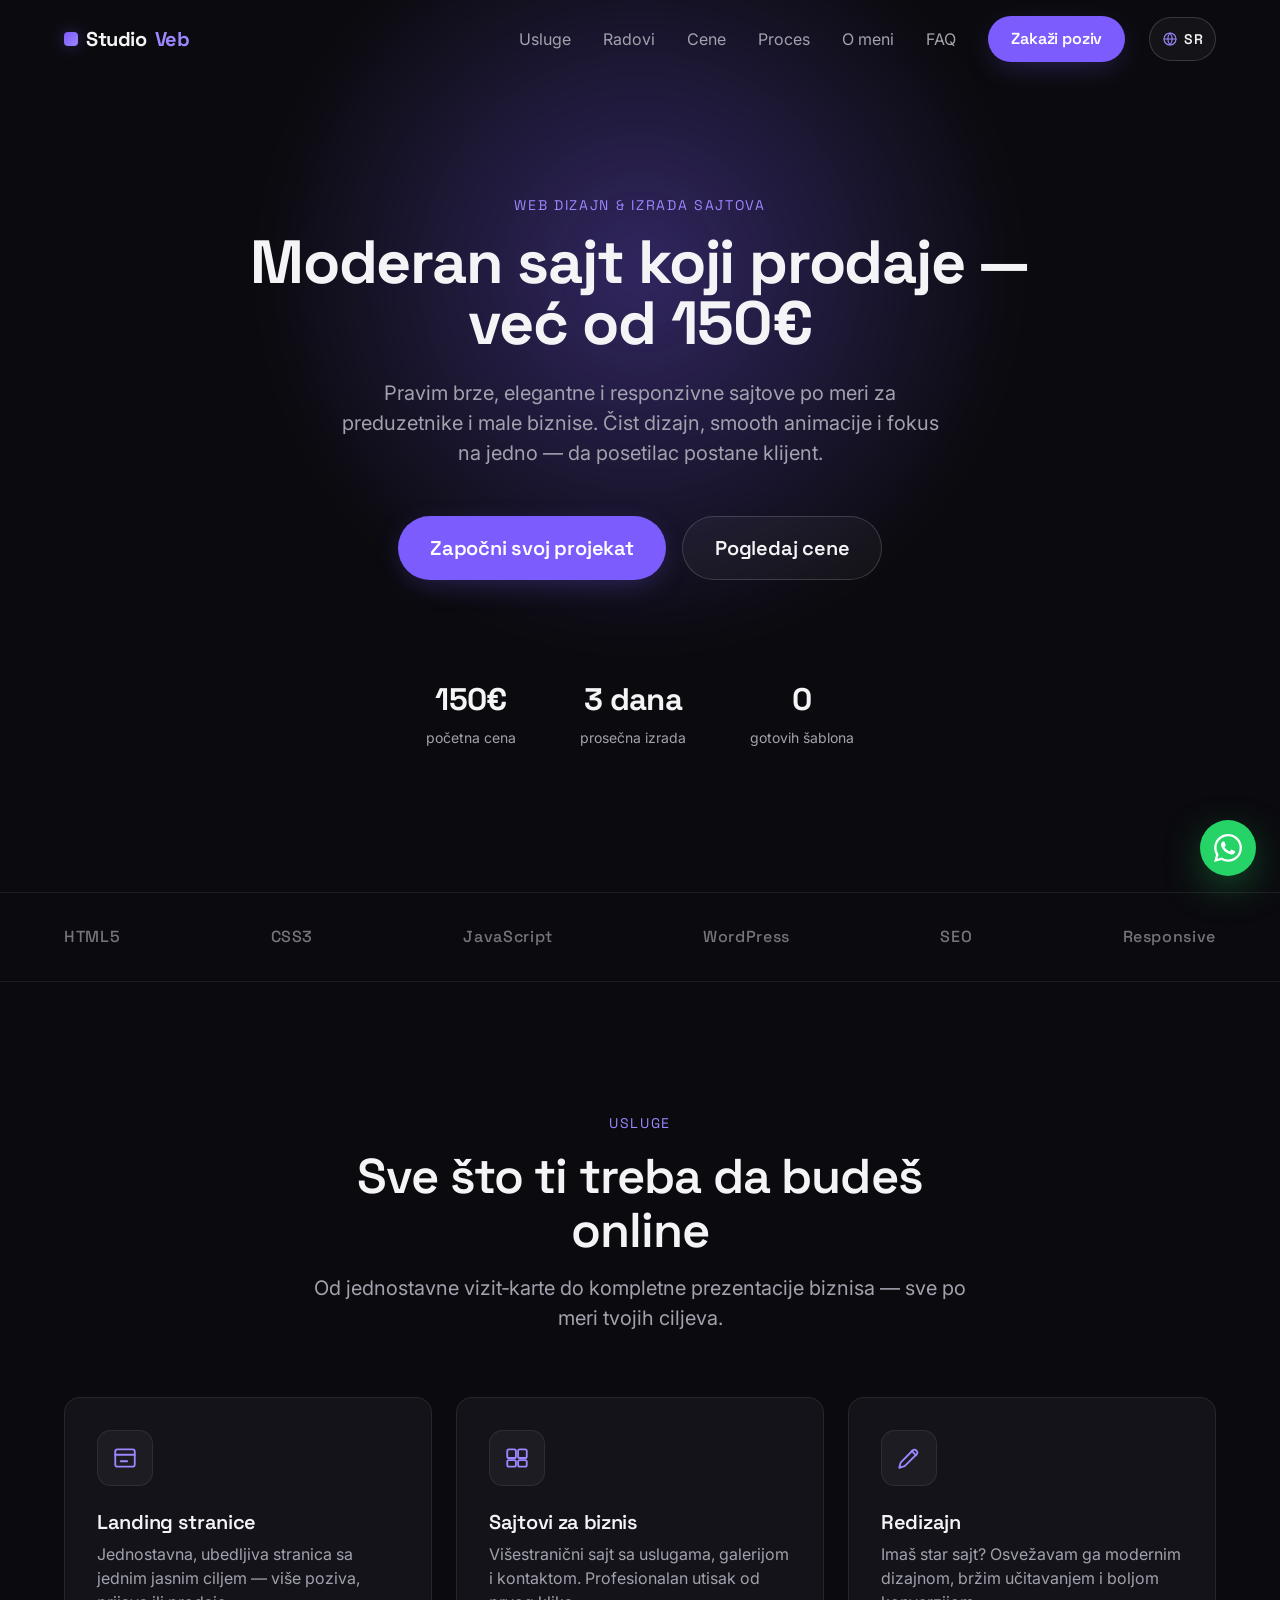
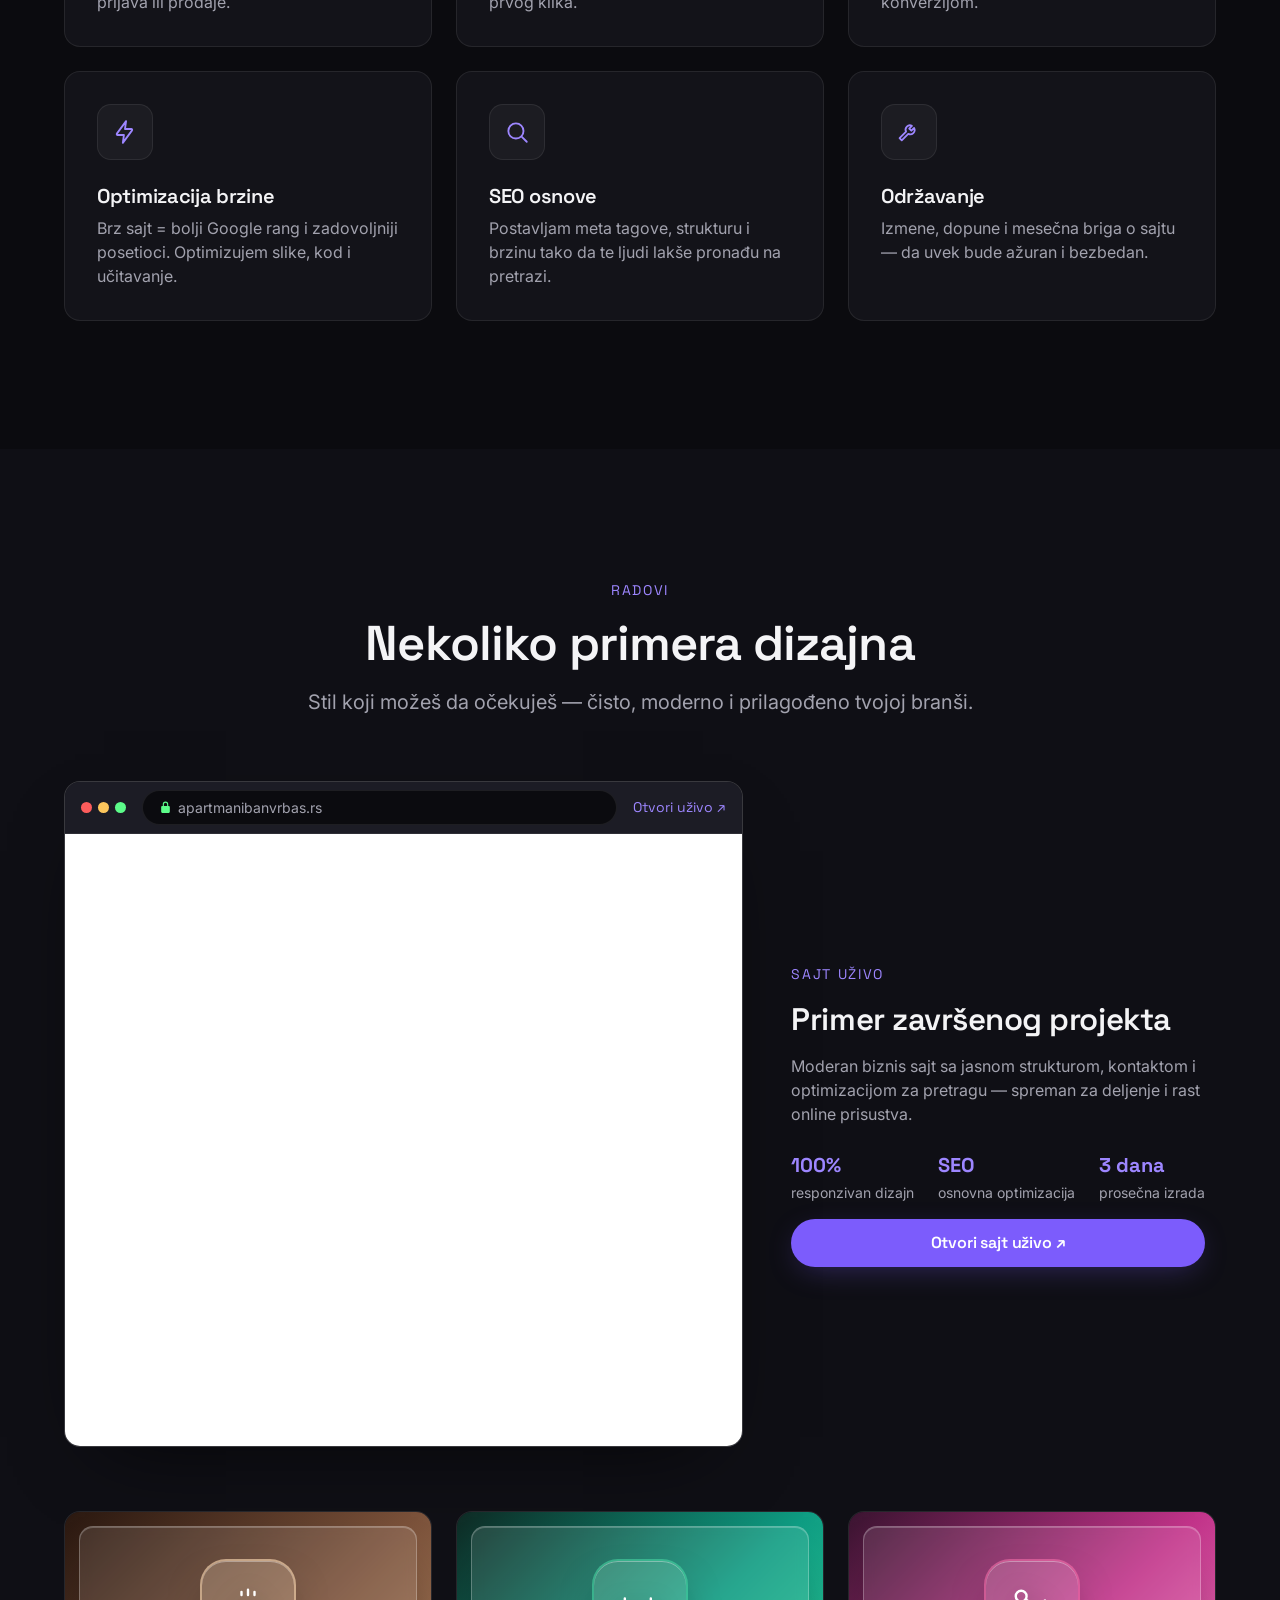
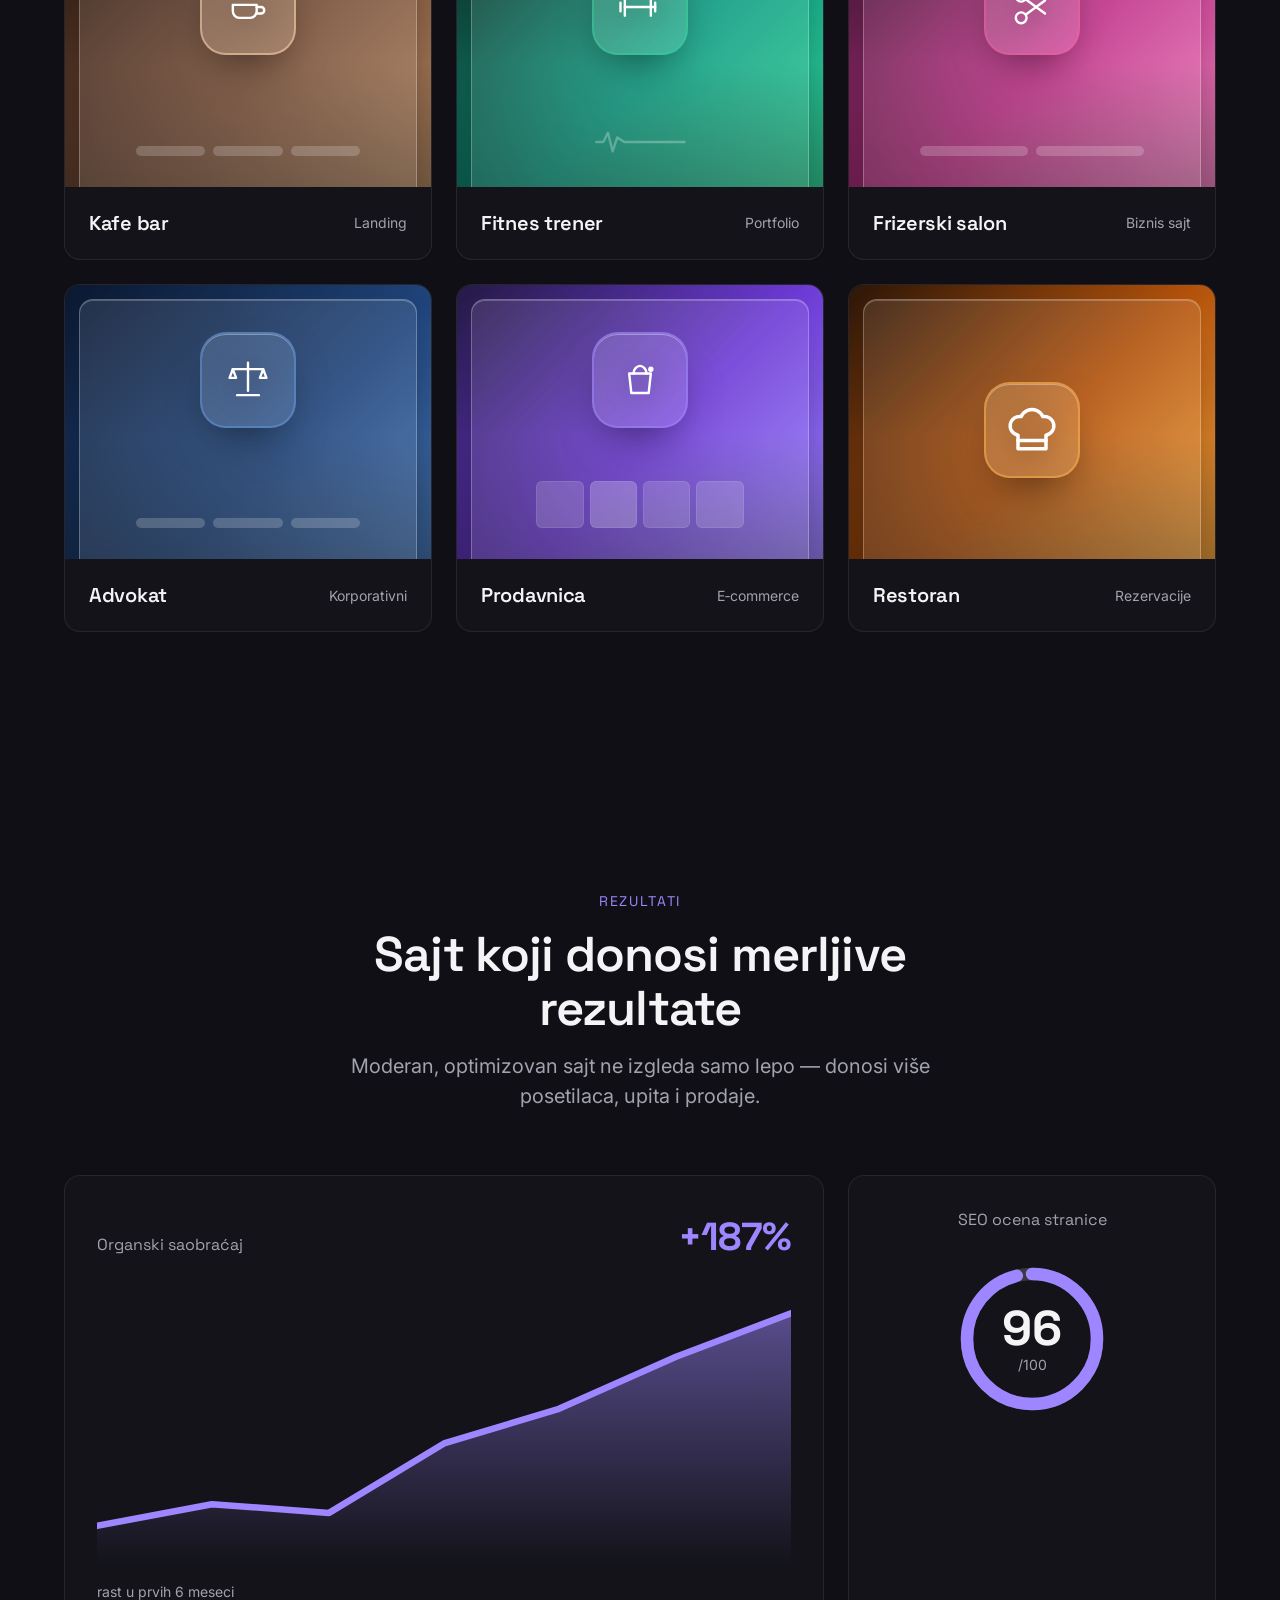
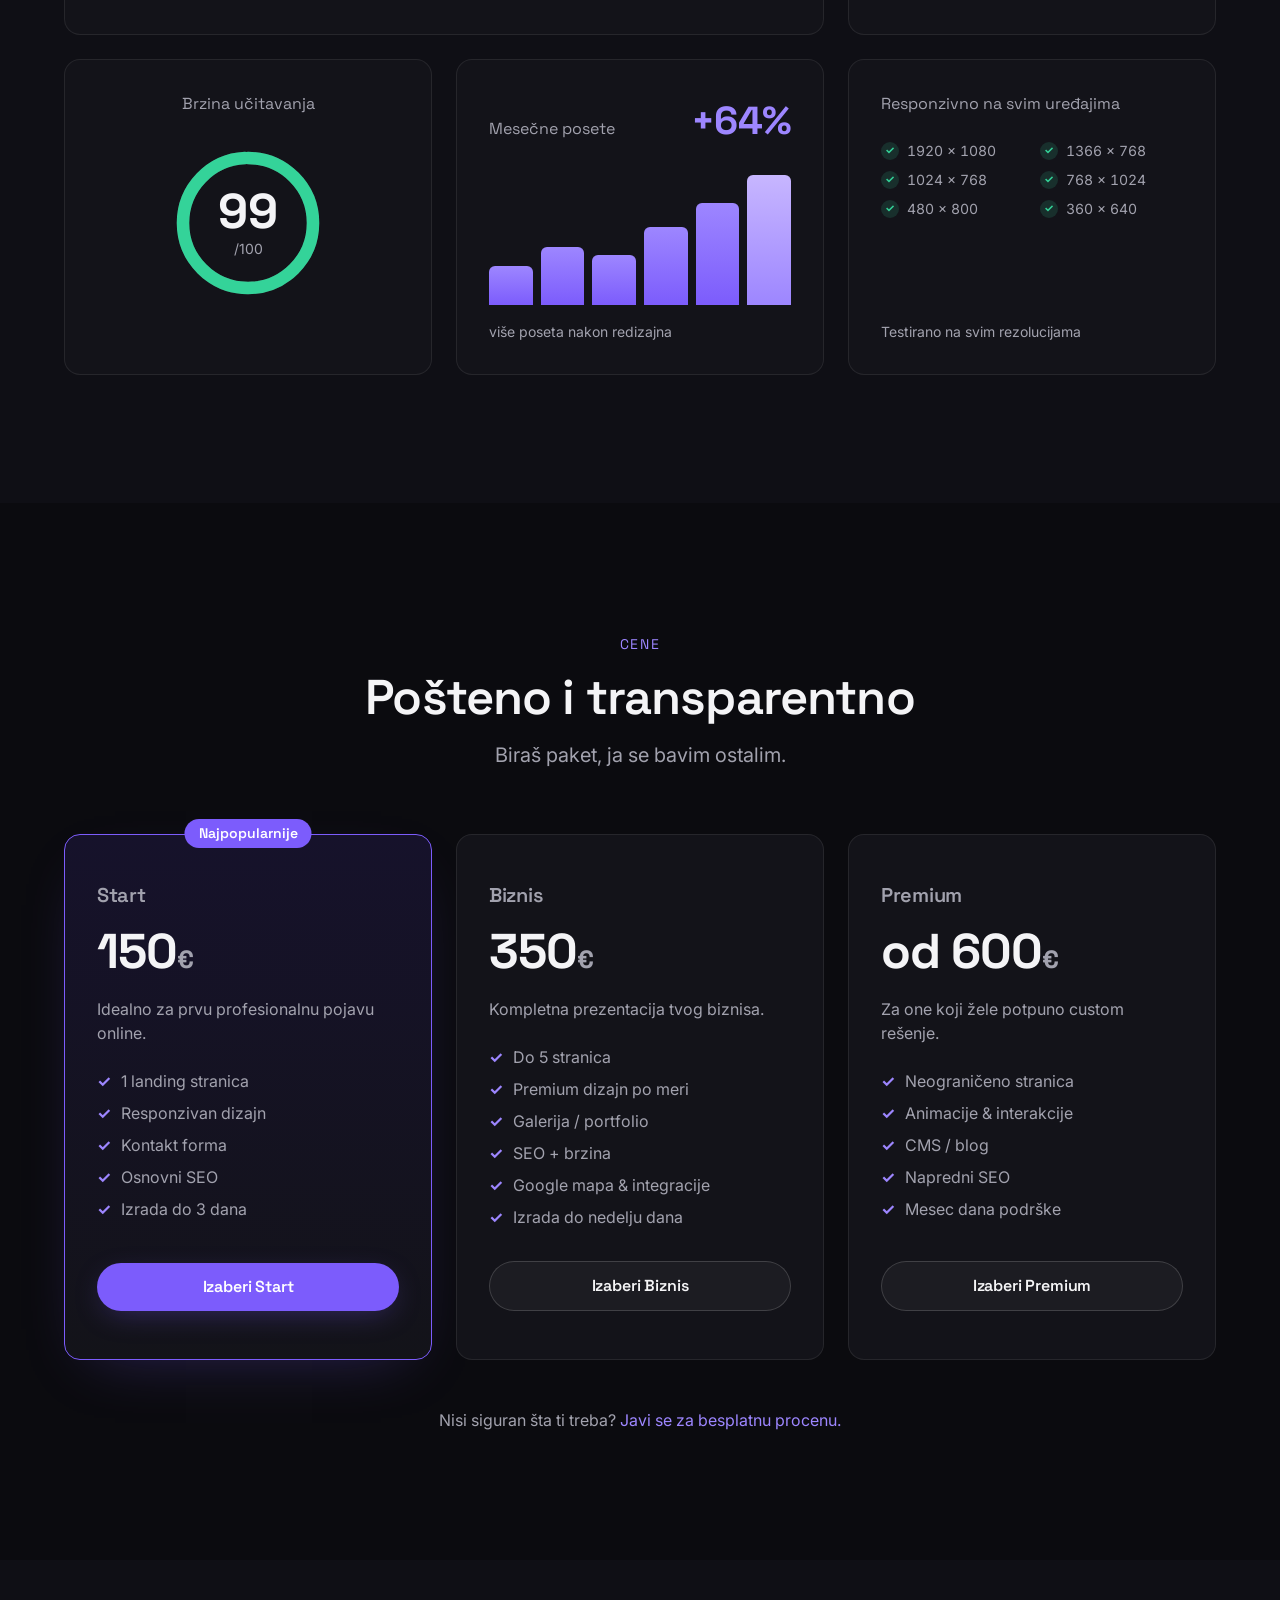
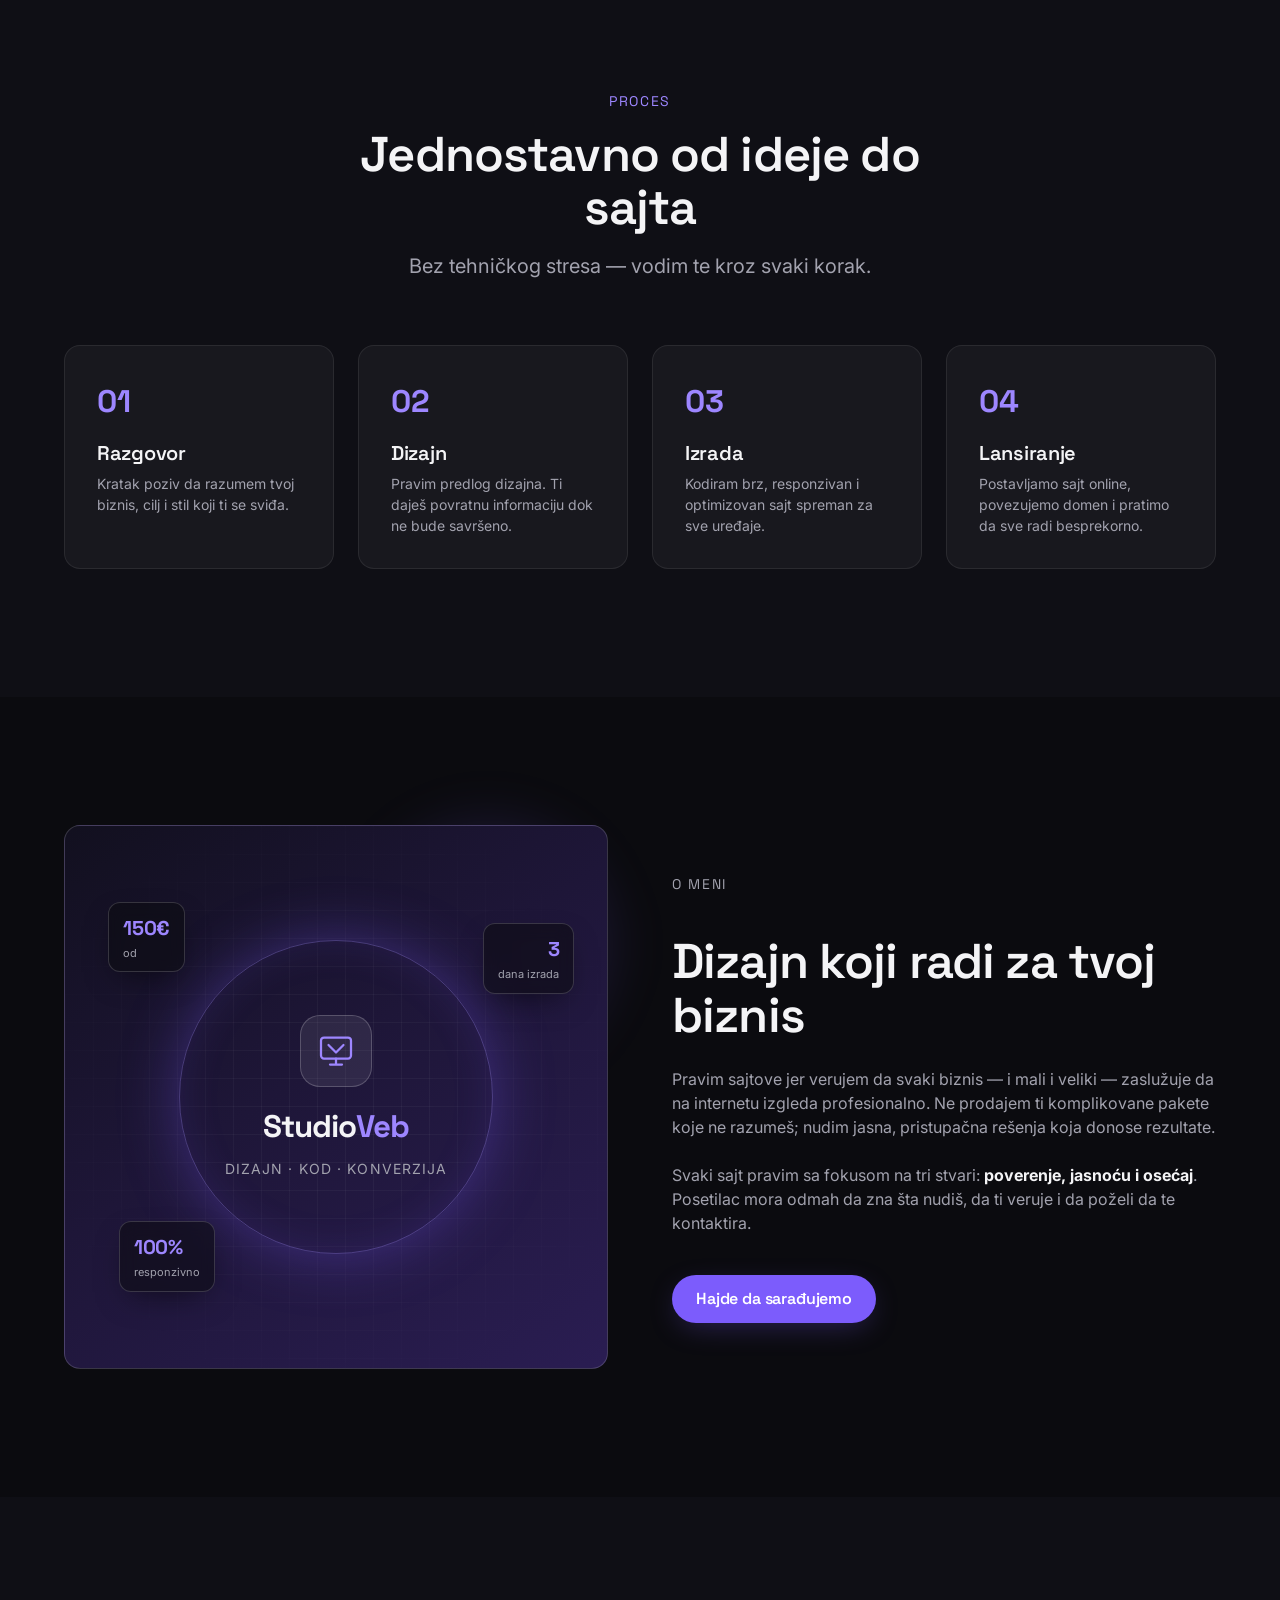
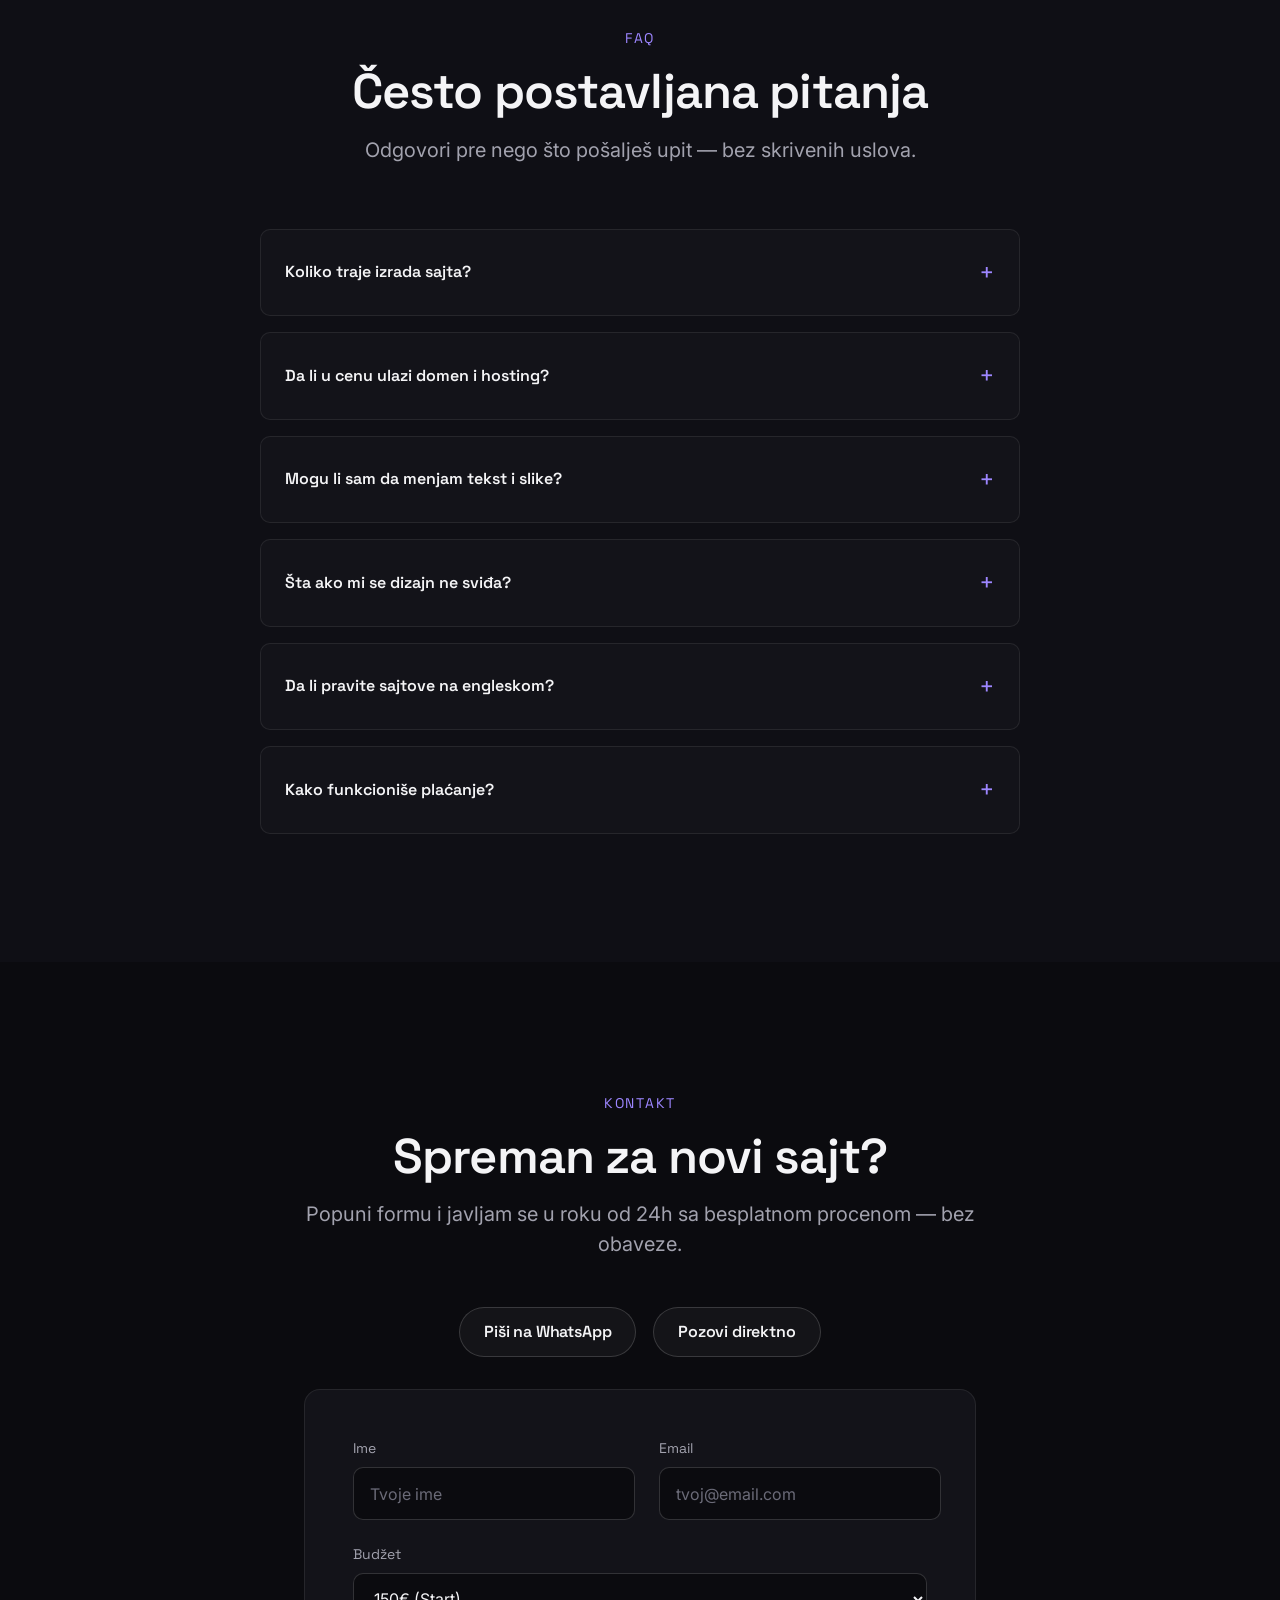
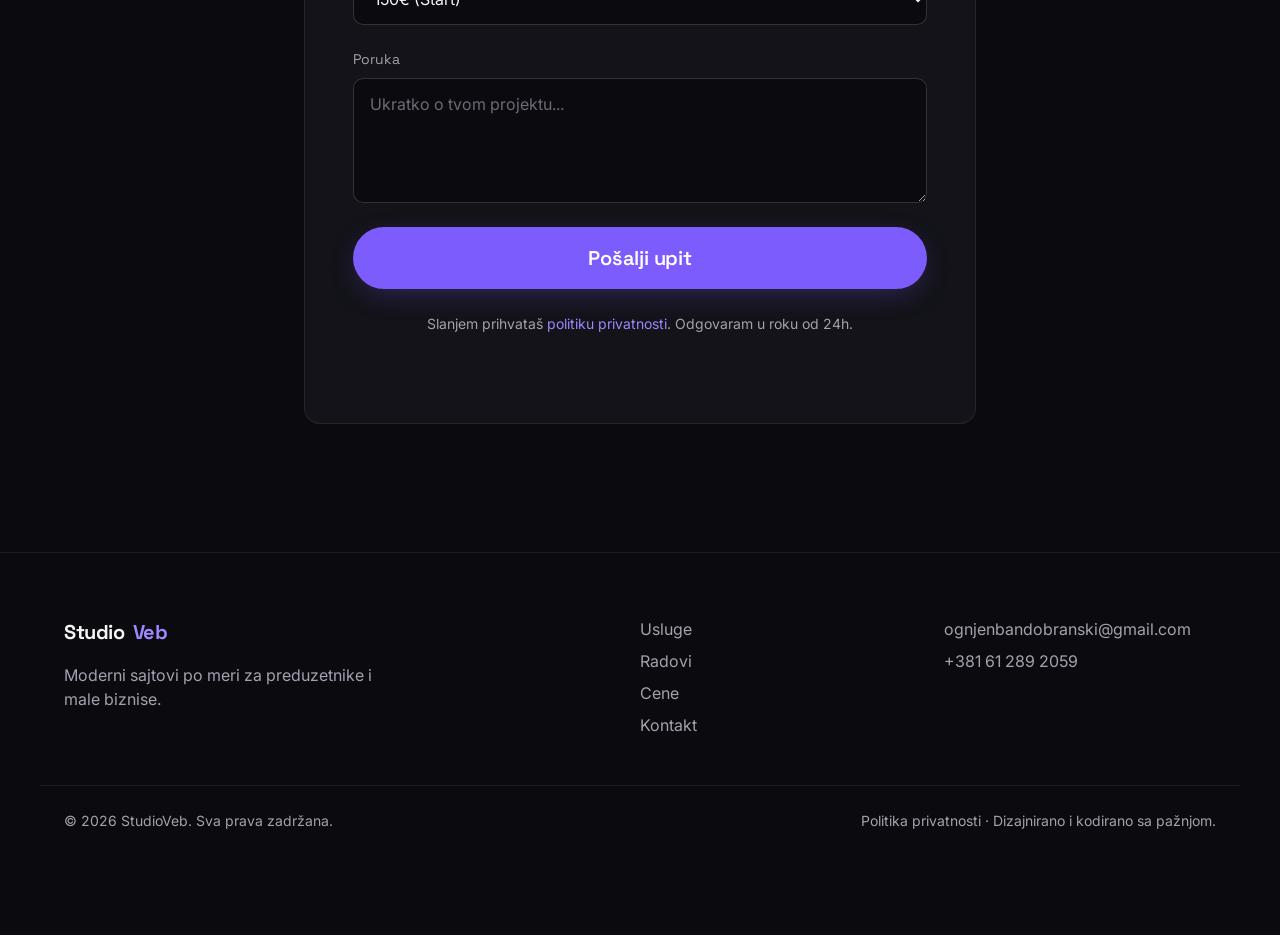
==== commit 241b5a09: "Zameni javni kontakt mejl na sajtu. Footer, politika privatnosti, schema.org i site-config sada kori" ====
--- a/index.html
+++ b/index.html
@@ -24,15 +24,16 @@
   <meta property="og:locale" content="sr_RS" />
   <meta property="og:locale:alternate" content="en_US" />
   <meta property="og:url" content="https://studioveb.rs/" />
-  <meta property="og:image" content="https://studioveb.rs/assets/og-image.svg" />
-  <meta property="og:image:type" content="image/svg+xml" />
+  <meta property="og:image" content="https://studioveb.rs/assets/og-image.jpg?v=7" />
+  <meta property="og:image:secure_url" content="https://studioveb.rs/assets/og-image.jpg?v=7" />
+  <meta property="og:image:type" content="image/jpeg" />
   <meta property="og:image:width" content="1200" />
   <meta property="og:image:height" content="630" />
-  <meta property="og:image:alt" content="Studio Veb — izrada modernih sajtova po meri od 150€" />
+  <meta property="og:image:alt" content="Studio Veb — Sajt koji prodaje od 150€. Klikni za cene i besplatnu procenu na studioveb.rs." />
   <meta name="twitter:card" content="summary_large_image" />
   <meta name="twitter:title" id="twitterTitle" content="Sajt koji prodaje — od 150€ | Studio Veb" />
   <meta name="twitter:description" id="twitterDescription" content="Izrada modernih responzivnih sajtova za male biznise u Srbiji. Cene od 150€. Besplatna procena u 24h." />
-  <meta name="twitter:image" content="https://studioveb.rs/assets/og-image.svg" />
+  <meta name="twitter:image" content="https://studioveb.rs/assets/og-image.jpg?v=7" />
 
   <link rel="canonical" href="https://studioveb.rs/" id="canonicalLink" />
   <link rel="alternate" hreflang="sr" href="https://studioveb.rs/" id="hreflangSr" />
@@ -73,7 +74,7 @@
         "inLanguage": "sr-RS",
         "primaryImageOfPage": {
           "@type": "ImageObject",
-          "url": "https://studioveb.rs/assets/og-image.svg",
+          "url": "https://studioveb.rs/assets/og-image.jpg?v=7",
           "width": 1200,
           "height": 630
         }
@@ -85,9 +86,9 @@
         "alternateName": "StudioVeb",
         "description": "Izrada modernih, brzih i responzivnih sajtova po meri za male biznise i preduzetnike u Srbiji.",
         "url": "https://studioveb.rs/",
-        "image": "https://studioveb.rs/assets/og-image.svg",
+        "image": "https://studioveb.rs/assets/og-image.jpg?v=7",
         "logo": "https://studioveb.rs/favicon.svg",
-        "email": "ognjen@studioveb.rs",
+        "email": "ognjenbandobranski@gmail.com",
         "telephone": "+381612892059",
         "priceRange": "€€",
         "currenciesAccepted": "EUR",
@@ -100,7 +101,7 @@
         "contactPoint": {
           "@type": "ContactPoint",
           "contactType": "customer service",
-          "email": "ognjen@studioveb.rs",
+          "email": "ognjenbandobranski@gmail.com",
           "telephone": "+381612892059",
           "availableLanguage": ["Serbian", "English"],
           "areaServed": "RS"
@@ -788,7 +789,7 @@
         <a href="#contact" data-i18n="footer.contact">Kontakt</a>
       </nav>
       <div class="footer__contact">
-        <a href="mailto:ognjen@studioveb.rs">ognjen@studioveb.rs</a>
+        <a href="mailto:ognjenbandobranski@gmail.com">ognjenbandobranski@gmail.com</a>
         <a href="tel:+381612892059">+381 61 289 2059</a>
       </div>
     </div>
